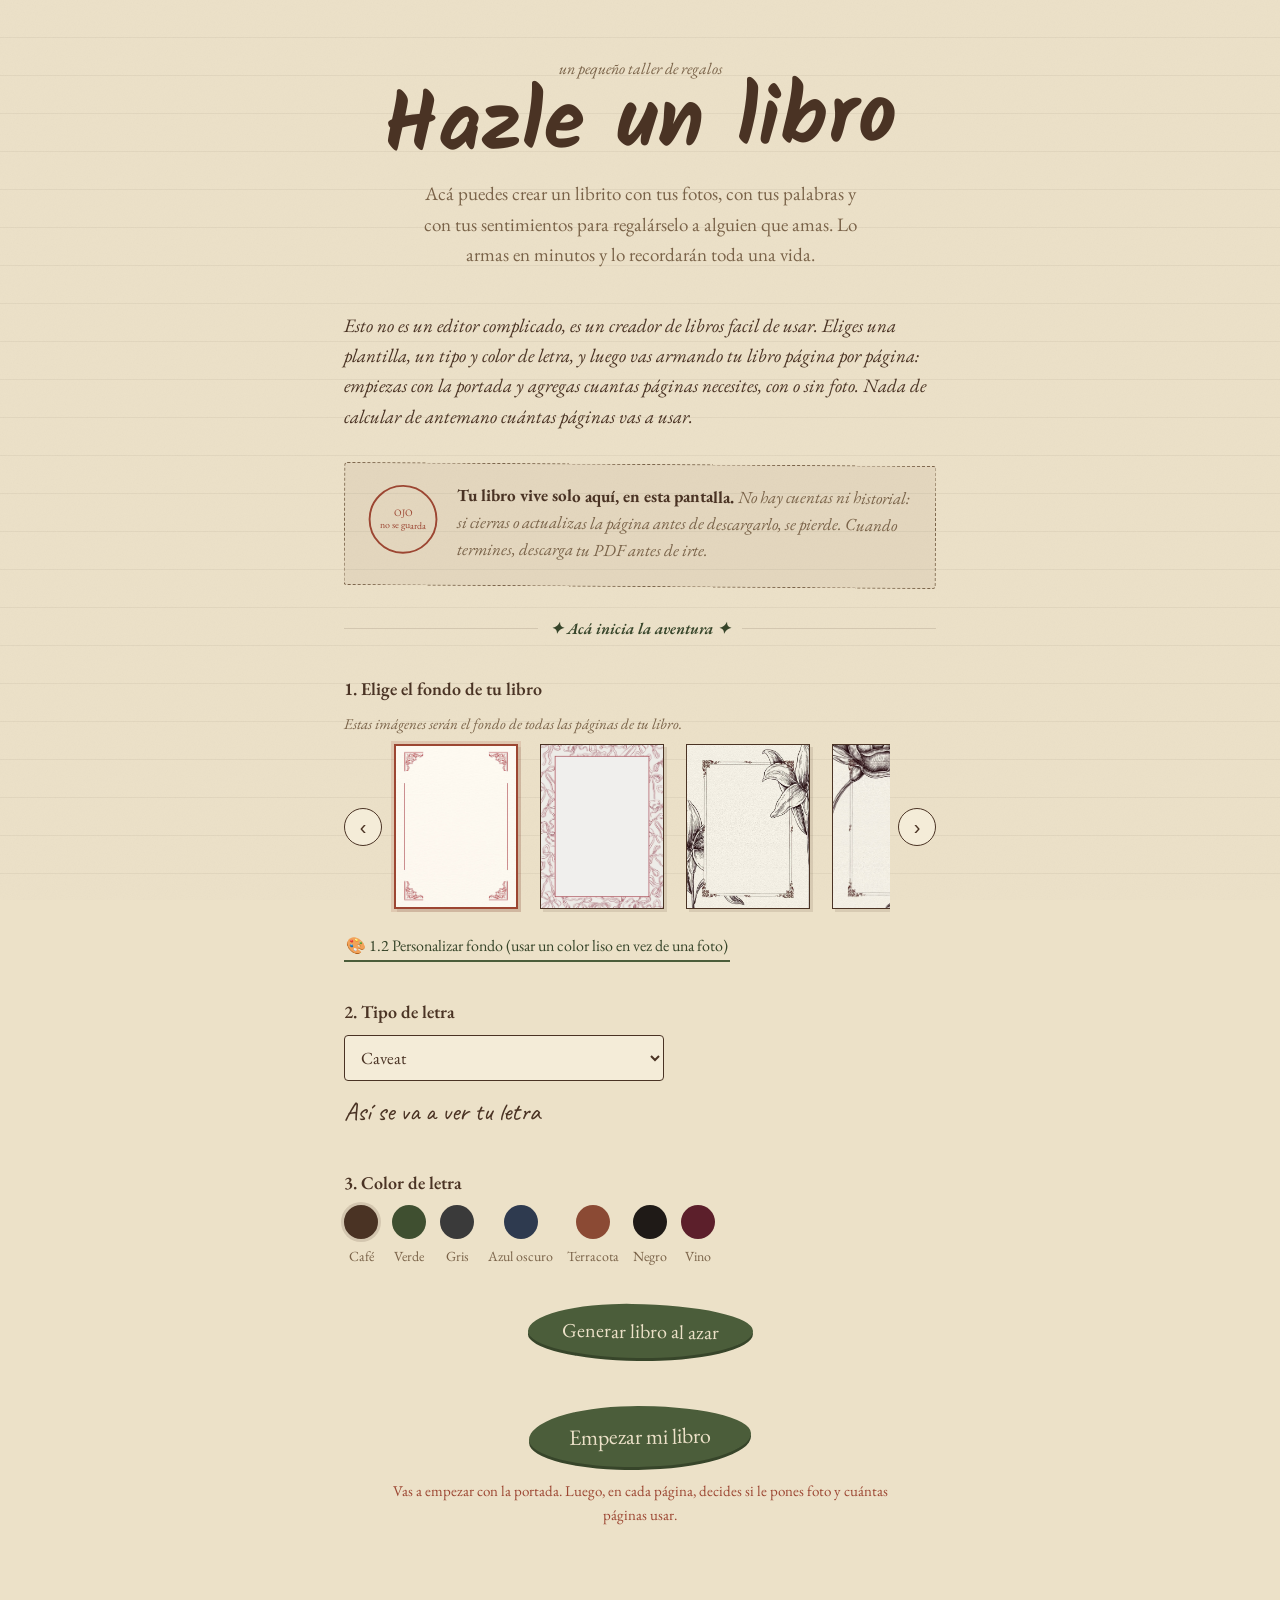
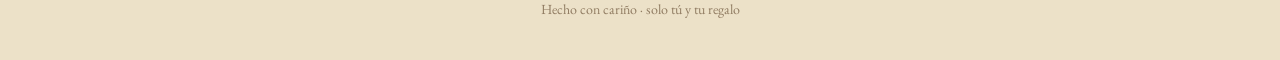
==== index.html @ a8caa87f "Add files via upload" ====
<!DOCTYPE html>
<html lang="es">

<head>

    <meta charset="UTF-8">

    <meta name="viewport" content="width=device-width, initial-scale=1.0">

    <title>
        Hazle un libro
    </title>


    <!-- Fuentes -->

    <link rel="preconnect" href="https://fonts.googleapis.com">

    <link rel="preconnect" href="https://fonts.gstatic.com" crossorigin>

    <link
        href="https://fonts.googleapis.com/css2?family=Caveat:wght@600;700&family=EB+Garamond:ital,wght@0,400;0,500;0,600;1,400;1,500&family=Kalam:wght@400;700&family=Sacramento&family=Homemade+Apple&family=Shadows+Into+Light&family=Dancing+Script:wght@600;700&family=Patrick+Hand&family=Amatic+SC:wght@400;700&display=swap"
        rel="stylesheet">


    <link rel="stylesheet" href="style.css">

</head>


<body class="fondo-1">

    <div class="paper-texture" aria-hidden="true"></div>


    <div class="page">


        <!-- =====================================================
         ENCABEZADO
    ====================================================== -->

        <header class="hero">

            <p class="hero__eyebrow">
                un pequeño taller de regalos
            </p>


            <h1 class="hero__title">
                Hazle un libro
            </h1>


            <p class="hero__subtitle">
                Acá puedes crear un librito con tus fotos, con tus palabras y con tus sentimientos
                para regalárselo a alguien que amas.
                Lo armas en minutos y lo recordarán toda una vida.
            </p>

        </header>


        <!-- =====================================================
         EXPLICACIÓN
    ====================================================== -->

        <section class="letter" aria-label="Qué es esto">

            <p>
                Esto no es un editor complicado, es un creador de libros facil de usar.
                Eliges una plantilla, un tipo y color de letra, y luego vas armando tu libro
                página por página: empiezas con la portada y agregas cuantas páginas necesites,
                con o sin foto. Nada de calcular de antemano cuántas páginas vas a usar.
            </p>

        </section>


        <!-- =====================================================
         AVISO
    ====================================================== -->

        <section class="notice" aria-label="Aviso importante">

            <div class="notice__stamp" aria-hidden="true">

                <svg viewBox="0 0 100 100" width="76" height="76">

                    <circle cx="50" cy="50" r="44" fill="none" stroke="var(--rust)" stroke-width="2.5" />

                    <text x="50" y="46" text-anchor="middle" class="notice__stamp-text">
                        OJO
                    </text>

                    <text x="50" y="62" text-anchor="middle"class="notice__stamp-text">
                        no se guarda
                    </text>

                </svg>

            </div>


            <div class="notice__text">

                <p>

                    <strong>
                        Tu libro vive solo aquí, en esta pantalla.
                    </strong>

                    No hay cuentas ni historial: si cierras o actualizas la
                    página antes de descargarlo, se pierde. Cuando termines,
                    descarga tu PDF antes de irte.

                </p>

            </div>

        </section>


        <!-- =====================================================
         MARCADOR DE INICIO
    ====================================================== -->

        <div class="start-marker" aria-hidden="true">
            <span>✦ Acá inicia la aventura ✦</span>
        </div>


        <!-- =====================================================
         CONFIGURACIÓN DEL LIBRO
    ====================================================== -->

        <section class="config" id="config">


            <!-- ===================================================
           FONDO
      ==================================================== -->

            <div class="config__block">

                <label class="field-label">
                    1. Elige el fondo de tu libro
                </label>

                <p class="field-hint">
                    Estas imágenes serán el fondo de todas las páginas de tu libro.
                </p>

                <div class="fondos__carrusel">

                    <button type="button" class="fondos__arrow fondos__arrow--prev" id="fondo-prev"
                        aria-label="Ver fondos anteriores">
                        ‹
                    </button>

                    <div class="fondos__viewport" id="fondos-viewport">
                        <div class="fondos__track" id="fondos-track" role="list" aria-label="Fondos disponibles">

                            <!-- Las 12 imágenes corresponden a img/1.jpeg ... img/12.jpeg -->
                          <!--  <button class="fondo-card" type="button" role="listitem" data-fondo="1" aria-pressed="true">
                                <img class="fondo-card__preview" src="img/1.jpeg" alt="Fondo 1">
                            </button>-->

                            <button class="fondo-card" type="button" role="listitem" data-fondo="2" aria-pressed="false">
                                <img class="fondo-card__preview" src="img/2.jpeg" alt="Fondo 2">
                            </button>

                          <!--  <button class="fondo-card" type="button" role="listitem" data-fondo="3" aria-pressed="false">
                                <img class="fondo-card__preview" src="img/3.jpeg" alt="Fondo 3">
                            </button>-->

                            <button class="fondo-card" type="button" role="listitem" data-fondo="4" aria-pressed="false">
                                <img class="fondo-card__preview" src="img/4.jpeg" alt="Fondo 4">
                            </button>

                            <button class="fondo-card" type="button" role="listitem" data-fondo="5" aria-pressed="false">
                                <img class="fondo-card__preview" src="img/5.jpeg" alt="Fondo 5">
                            </button>

                            <button class="fondo-card" type="button" role="listitem" data-fondo="6" aria-pressed="false">
                                <img class="fondo-card__preview" src="img/6.jpeg" alt="Fondo 6">
                            </button>

                            <button class="fondo-card" type="button" role="listitem" data-fondo="7" aria-pressed="false">
                                <img class="fondo-card__preview" src="img/7.jpeg" alt="Fondo 7">
                            </button>

                            <button class="fondo-card" type="button" role="listitem" data-fondo="8" aria-pressed="false">
                                <img class="fondo-card__preview" src="img/8.jpeg" alt="Fondo 8">
                            </button>

                            <button class="fondo-card" type="button" role="listitem" data-fondo="9" aria-pressed="false">
                                <img class="fondo-card__preview" src="img/9.jpeg" alt="Fondo 9">
                            </button>

                            <button class="fondo-card" type="button" role="listitem" data-fondo="10" aria-pressed="false">
                                <img class="fondo-card__preview" src="img/10.jpeg" alt="Fondo 10">
                            </button>

                            <!-- <button class="fondo-card" type="button" role="listitem" data-fondo="11" aria-pressed="false">
                                <img class="fondo-card__preview" src="img/11.jpeg" alt="Fondo 11">
                            </button>-->

                            <button class="fondo-card" type="button" role="listitem" data-fondo="12" aria-pressed="false">
                                <img class="fondo-card__preview" src="img/12.jpeg" alt="Fondo 12">
                            </button>

                        </div>
                    </div>

                    <button type="button" class="fondos__arrow fondos__arrow--next" id="fondo-next"
                        aria-label="Ver más fondos">
                        ›
                    </button>

                </div>


                <!-- ================================
             1.2 PERSONALIZAR FONDO (color liso)
        ================================= -->

                <button type="button" class="btn btn--ghost fondos__personalizar" id="btn-personalizar-fondo"
                    aria-expanded="false" aria-controls="fondo-color-panel">
                    🎨 1.2 Personalizar fondo (usar un color liso en vez de una foto)
                </button>


                <div class="fondo-color-panel" id="fondo-color-panel" hidden>

                    <p class="field-hint">
                        Elige un color claro. Tu libro se verá como una hoja de cuaderno,
                        con líneas, en ese tono.
                    </p>

                    <div class="colores__row" id="fondo-color-row" role="radiogroup"
                        aria-label="Color de fondo personalizado">

                        <label class="color-swatch">
                            <input type="radio" name="fondo-color" value="#f3ead9">
                            <span class="color-swatch__dot" style="background:#f3ead9;border-color:#d8c9ad"></span>
                            <span class="color-swatch__label">Crema</span>
                        </label>

                        <label class="color-swatch">
                            <input type="radio" name="fondo-color" value="#efe9df">
                            <span class="color-swatch__dot" style="background:#efe9df;border-color:#d5cdbd"></span>
                            <span class="color-swatch__label">Papel</span>
                        </label>

                        <label class="color-swatch">
                            <input type="radio" name="fondo-color" value="#e6ecef">
                            <span class="color-swatch__dot" style="background:#e6ecef;border-color:#c7d3d8"></span>
                            <span class="color-swatch__label">Celeste</span>
                        </label>

                        <label class="color-swatch">
                            <input type="radio" name="fondo-color" value="#e8ecdf">
                            <span class="color-swatch__dot" style="background:#e8ecdf;border-color:#cdd6b9"></span>
                            <span class="color-swatch__label">Salvia</span>
                        </label>

                        <label class="color-swatch">
                            <input type="radio" name="fondo-color" value="#f3e3e1">
                            <span class="color-swatch__dot" style="background:#f3e3e1;border-color:#e0c4c0"></span>
                            <span class="color-swatch__label">Rosa palo</span>
                        </label>

                        <label class="color-swatch">
                            <input type="radio" name="fondo-color" value="#eae8e4">
                            <span class="color-swatch__dot" style="background:#eae8e4;border-color:#d1cdc4"></span>
                            <span class="color-swatch__label">Gris perla</span>
                        </label>

                    </div>

                </div>

            </div>

            <!-- ===================================================
           TIPOGRAFÍA
      ==================================================== -->

            <div class="config__block">

                <label class="field-label" for="select-tipografia">
                    2. Tipo de letra
                </label>


                <select id="select-tipografia" class="select">

                    <option value="Caveat" selected>
                        Caveat
                    </option>

                    <option value="Kalam">
                        Kalam
                    </option>

                    <option value="Sacramento">
                        Sacramento
                    </option>

                    <option value="Homemade Apple">
                        Homemade Apple
                    </option>

                    <option value="Shadows Into Light">
                        Shadows Into Light
                    </option>

                    <option value="Dancing Script">
                        Dancing Script
                    </option>

                    <option value="Patrick Hand">
                        Patrick Hand
                    </option>

                    <option value="Amatic SC">
                        Amatic SC
                    </option>

                </select>


                <p class="field-preview" id="preview-tipografia">
                    Así se va a ver tu letra
                </p>

            </div>


            <!-- ===================================================
           COLOR DE LETRA
      ==================================================== -->

            <div class="config__block">

                <span class="field-label">
                    3. Color de letra
                </span>


                <div class="colores__row" role="radiogroup" aria-label="Color de letra">

                   <!-- <label class="color-swatch">

                        <input type="radio" name="color-letra" value="#d2c7bf">

                        <span class="color-swatch__dot" style="background:#d2c7bf"></span>

                        <span class="color-swatch__label">
                            Beige
                        </span>

                    </label>-->


                    <label class="color-swatch">

                        <input type="radio" name="color-letra" value="#4A3324" checked>

                        <span class="color-swatch__dot" style="background:#4A3324"></span>

                        <span class="color-swatch__label">
                            Café
                        </span>

                    </label>


                    <label class="color-swatch">

                        <input type="radio" name="color-letra" value="#3F4F30">

                        <span class="color-swatch__dot" style="background:#3F4F30"></span>

                        <span class="color-swatch__label">
                            Verde
                        </span>

                    </label>


                    <label class="color-swatch">

                        <input type="radio" name="color-letra" value="#3A3A3A">

                        <span class="color-swatch__dot" style="background:#3A3A3A"></span>

                        <span class="color-swatch__label">
                            Gris
                        </span>

                    </label>


                    <label class="color-swatch">

                        <input type="radio" name="color-letra" value="#2E3A4F">

                        <span class="color-swatch__dot" style="background:#2E3A4F"></span>

                        <span class="color-swatch__label">
                            Azul oscuro
                        </span>

                    </label>


                    <label class="color-swatch">

                        <input type="radio" name="color-letra" value="#8B4A34">

                        <span class="color-swatch__dot" style="background:#8B4A34"></span>

                        <span class="color-swatch__label">
                            Terracota
                        </span>

                    </label>


                    <label class="color-swatch">

                        <input type="radio" name="color-letra" value="#1f1a17">

                        <span class="color-swatch__dot" style="background:#1f1a17"></span>

                        <span class="color-swatch__label">
                            Negro
                        </span>

                    </label>


                    <label class="color-swatch">

                        <input type="radio" name="color-letra" value="#5c1f2b">

                        <span class="color-swatch__dot" style="background:#5c1f2b"></span>

                        <span class="color-swatch__label">
                            Vino
                        </span>

                    </label>


                </div>

            </div>


        </section>


        <!-- =====================================================
         CTA
    ====================================================== -->

        <section class="cta">


            <button type="button" class="btn btn--random" id="btn-random">
                Generar libro al azar
            </button>


            <p class="random-leyenda" id="random-leyenda" aria-live="polite"></p>


            <button type="button" class="btn btn--seal" id="btn-generar">
                Empezar mi libro
            </button>


            <p class="cta__hint" id="cta-hint" aria-live="polite">
                Vas a empezar con la portada. Luego, en cada página, decides si le pones foto y cuántas páginas usar.
            </p>


        </section>


        <!-- =====================================================
         FOOTER
    ====================================================== -->

        <footer class="footer">

            <p>
                Hecho con cariño · solo tú y tu regalo
            </p>

        </footer>


    </div>


    <script src="script.js"></script>

</body>

</html>
---- style.css ----
/* =========================================================
   GENERADOR DE LIBROS — ESTILOS
   ========================================================= */
:root {
    --ink: #4a3324;
    --ink-soft: #7a6349;
    --moss: #4b5d3a;
    --moss-dark: #37452a;
    --rust: #9c4632;

    --font-title: "Kalam", cursive;
    --font-formal: "EB Garamond", serif;
    --font-body: var(--font-formal);
    --font-ui: var(--font-formal);

    --content-width: 640px;
}


/* =========================================================
   FONDOS
   ========================================================= */

.fondo-1 {
    --paper: #ece1c8;
    --paper-line: rgba(74, 51, 36, 0.14);
}

.fondo-2 {
    --paper: #d8b98d;
    --paper-line: rgba(74, 51, 36, 0.20);
}

.fondo-3 {
    --paper: #e3ddd2;
    --paper-line: rgba(60, 55, 48, 0.14);
}

.fondo-4 {
    --paper: #e4e8d9;
    --paper-line: rgba(59, 68, 42, 0.14);
}

.fondo-5 {
    --paper: #f0dcd9;
    --paper-line: rgba(120, 70, 65, 0.14);
}


* {
    box-sizing: border-box;
}

html {
    -webkit-tap-highlight-color: transparent;
}


body {
    margin: 0;
    background: var(--paper);
    color: var(--ink);
    font-family: var(--font-body);
    font-size: 19px;
    line-height: 1.6;
    -webkit-font-smoothing: antialiased;
}


.paper-texture {
    position: fixed;
    inset: 0;
    z-index: 0;
    pointer-events: none;

    background-image:
        repeating-linear-gradient(to bottom,
            transparent,
            transparent 37px,
            var(--paper-line) 38px);

    opacity: 0.9;
}


.paper-texture::after {
    content: "";

    position: absolute;
    inset: 0;

    background-image: url("data:image/svg+xml;utf8,<svg xmlns='http://www.w3.org/2000/svg' width='120' height='120'><filter id='n'><feTurbulence type='fractalNoise' baseFrequency='0.9' numOctaves='2' stitchTiles='stitch'/><feColorMatrix type='saturate' values='0'/></filter><rect width='100%' height='100%' filter='url(%23n)' opacity='0.045'/></svg>");

    mix-blend-mode: multiply;
}


.page {
    position: relative;
    z-index: 1;

    max-width: var(--content-width);

    margin: 0 auto;

    padding: 56px 24px 40px;
}


/* =========================================================
   ENCABEZADO
   ========================================================= */

.hero {
    text-align: center;
    margin-bottom: 40px;
}


.hero__eyebrow {
    font-family: var(--font-ui);
    font-style: italic;
    font-size: 16px;

    color: var(--ink-soft);

    margin: 0 0 4px;
}


.hero__title {
    font-family: var(--font-title);

    font-weight: 700;

    font-size: clamp(52px,
            14vw,
            84px);

    line-height: 0.95;

    margin: 0 0 14px;

    transform: rotate(-1.2deg);
}


.hero__subtitle {
    max-width: 440px;

    margin: 0 auto 22px;

    font-size: 19px;

    color: var(--ink-soft);

    font-family: var(--font-body);
}


.letter {
    margin-bottom: 32px;
}


.letter p {
    margin: 0;

    font-size: 19px;

    font-style: italic;
}


/* =========================================================
   BOTONES
   ========================================================= */

.btn {
    font-family: var(--font-ui);
    font-size: 18px;

    border: none;

    cursor: pointer;

    display: inline-block;

    text-decoration: none;
}


.btn--ghost {
    color: var(--moss-dark);

    background: transparent;

    border-bottom: 2px solid var(--moss);

    padding: 2px 2px 4px;

    transition: opacity 0.15s ease;
}


.btn--ghost:hover {
    opacity: 0.7;
}


.btn--ghost:disabled {
    opacity: 0.35;
    cursor: not-allowed;
}


.btn--random {
    position: relative;

    background: var(--moss);

    color: var(--paper);

    font-size: 20px;

    padding: 14px 34px;

    border-radius:
        46% 54% 51% 49% / 53% 47% 53% 47%;

    box-shadow:
        0 3px 0 var(--moss-dark);

    transform: rotate(0.8deg);

    transition:
        transform 0.12s ease,
        box-shadow 0.12s ease;
}


.btn--random:hover {
    transform:
        rotate(0.8deg) translateY(-2px);

    box-shadow:
        0 5px 0 var(--moss-dark);
}


.btn--random:active {
    transform:
        rotate(0.8deg) translateY(1px);

    box-shadow:
        0 2px 0 var(--moss-dark);
}


.btn--random:disabled {
    opacity: 0.5;
    cursor: not-allowed;
}


.btn--seal {
    position: relative;

    background: var(--moss);

    color: var(--paper);

    font-size: 22px;

    padding: 16px 40px;

    border-radius:
        46% 54% 51% 49% / 53% 47% 53% 47%;

    box-shadow:
        0 3px 0 var(--moss-dark);

    transform: rotate(-0.8deg);

    transition:
        transform 0.12s ease,
        box-shadow 0.12s ease;
}


.btn--seal:hover {
    transform:
        rotate(-0.8deg) translateY(-2px);

    box-shadow:
        0 5px 0 var(--moss-dark);
}


.btn--seal:active {
    transform:
        rotate(-0.8deg) translateY(1px);

    box-shadow:
        0 2px 0 var(--moss-dark);
}


.btn--back {
    display: inline-block;

    background: transparent;

    border: none;

    cursor: pointer;

    padding: 2px 2px 4px;

    font-family: var(--font-ui);

    font-size: 16px;

    color: var(--ink-soft);

    text-decoration: none;

    border-bottom:
        1px dashed var(--ink-soft);

    transition: opacity 0.15s ease;
}


.btn--back:hover {
    opacity: 0.7;
}


/* =========================================================
   AVISO
   ========================================================= */

.notice {
    display: flex;

    gap: 16px;

    align-items: flex-start;

    background:
        rgba(74, 51, 36, 0.05);

    border:
        1.5px dashed var(--ink-soft);

    border-radius: 3px;

    padding: 18px 20px;

    margin-bottom: 28px;

    transform: rotate(0.4deg);
}


.notice__stamp-text {
    font-family: var(--font-ui);

    fill: var(--rust);

    font-size: 13px;
}


.notice__stamp-text--small {
    font-size: 8.5px;
}


.notice__text p {
    margin: 0;

    font-size: 17px;

    color: var(--ink-soft);

    font-style: italic;
}


.notice__text strong {
    color: var(--ink);

    font-style: normal;
}


/* =========================================================
   INICIA ACÁ
   ========================================================= */

.start-marker {
    display: flex;

    align-items: center;

    gap: 12px;

    margin:
        0 0 34px;

    color: var(--moss-dark);

    font-family: var(--font-ui);

    font-size: 16px;

    font-style: italic;

    font-weight: 600;
}


.start-marker::before,
.start-marker::after {
    content: "";

    height: 1px;

    flex: 1;

    background:
        var(--paper-line);
}


/* =========================================================
   BLOQUES DE CONFIGURACIÓN
   ========================================================= */

.config__block {
    margin-bottom: 36px;
}


.section-title {
    font-family: var(--font-ui);

    font-size: 23px;

    font-weight: 600;

    line-height: 1.25;

    margin: 0 0 4px;
}


.section-hint {
    font-family: var(--font-ui);

    font-style: italic;

    color: var(--ink-soft);

    font-size: 16px;

    margin: 0 0 18px;
}


.field-label {
    display: block;

    font-family: var(--font-ui);

    font-weight: 600;

    font-size: 18px;

    margin-bottom: 8px;
}


.field-hint {
    font-family: var(--font-ui);

    font-style: italic;

    font-size: 15px;

    color: var(--ink-soft);

    margin: 6px 0 0;
}


.field-error {
    font-family: var(--font-ui);

    font-size: 15px;

    color: var(--rust);

    margin: 6px 0 0;

    min-height: 18px;
}


.field-preview {
    font-family:
        var(--book-font, var(--font-title));

    font-size: 26px;

    color: var(--ink);

    margin: 10px 0 0;

    transition:
        color 0.15s ease,
        font-family 0.15s ease;
}


.select {
    font-family: var(--font-ui);

    font-size: 17px;

    color: var(--ink);

    background: #f4ecd8;

    border:
        1.5px solid var(--ink);

    border-radius: 4px;

    padding: 10px 12px;

    width: 100%;

    max-width: 320px;
}


input[type="file"] {
    font-family: var(--font-ui);

    font-size: 15px;
}


/* =========================================================
   FONDOS — CARRUSEL
   ========================================================= */

.fondos__carrusel {
    display: flex;

    align-items: center;

    gap: 8px;
}


.fondos__arrow {
    flex: 0 0 auto;

    width: 38px;

    height: 38px;

    border-radius: 50%;

    border:
        1.5px solid var(--ink);

    background: #f4ecd8;

    color: var(--ink);

    font-size: 20px;

    line-height: 1;

    cursor: pointer;

    display: flex;

    align-items: center;

    justify-content: center;
}


.fondos__arrow:hover {
    background: var(--moss);

    color: var(--paper);

    border-color: var(--moss-dark);
}


.fondos__viewport {
    flex: 1;

    overflow-x: auto;

    scroll-snap-type: x mandatory;

    scrollbar-width: none;

    scroll-behavior: smooth;
}


.fondos__viewport::-webkit-scrollbar {
    display: none;
}


.fondos__track {
    display: flex;

    gap: 14px;

    padding: 4px 2px;
}


.fondo-card {
    flex: 0 0 auto;

    scroll-snap-align: start;

    font-family: var(--font-ui);

    background: transparent;

    border: none;

    cursor: pointer;

    display: flex;

    flex-direction: column;

    align-items: center;

    gap: 8px;

    padding: 4px;

    width: 132px;
}


.fondo-card__preview {
    width: 100%;

    aspect-ratio: 3 / 4;

    object-fit: cover;

    display: block;

    border:
        1.5px solid var(--ink);

    background: var(--paper);

    position: relative;

    box-shadow:
        3px 3px 0 rgba(74, 51, 36, 0.12);
}


.fondo-card__label {
    font-size: 14px;

    color: var(--ink-soft);

    text-align: center;
}


.fondo-card[aria-pressed="true"] .fondo-card__preview {

    border-width: 2.5px;

    border-color: var(--rust);

    box-shadow:
        0 0 0 3px rgba(156, 70, 50, 0.15),
        3px 3px 0 rgba(74, 51, 36, 0.12);
}


.fondo-card[aria-pressed="true"] .fondo-card__label {

    color: var(--ink);

    font-weight: 600;
}


/* =========================================================
   PERSONALIZAR FONDO (color liso)
   ========================================================= */

.fondos__personalizar {
    display: block;

    margin-top: 16px;

    font-size: 16px;
}


.fondo-color-panel {
    margin-top: 16px;

    padding: 16px;

    background:
        rgba(74, 51, 36, 0.05);

    border:
        1.5px dashed var(--ink-soft);

    border-radius: 4px;
}


/* =========================================================
   COLOR DE LETRA / FONDO
   ========================================================= */

.colores__row {
    display: flex;

    flex-wrap: wrap;

    gap: 14px;
}


.color-swatch {
    display: flex;

    flex-direction: column;

    align-items: center;

    gap: 6px;

    cursor: pointer;

    font-family: var(--font-ui);

    font-size: 14px;

    color: var(--ink-soft);
}


.color-swatch input {
    position: absolute;

    opacity: 0;

    width: 1px;

    height: 1px;
}


.color-swatch__dot {
    width: 34px;

    height: 34px;

    border-radius: 50%;

    border:
        2px solid transparent;

    display: block;
}


.color-swatch input:checked+.color-swatch__dot {

    border-color: var(--ink);

    box-shadow:
        0 0 0 3px rgba(74, 51, 36, 0.15);
}


.color-swatch input:focus-visible+.color-swatch__dot {

    outline:
        2px solid var(--rust);

    outline-offset: 2px;
}


/* =========================================================
   CTA
   ========================================================= */

.cta {
    text-align: center;

    margin-bottom: 56px;

    display: flex;

    flex-direction: column;

    align-items: center;
}


.random-leyenda {
    font-family: var(--font-ui);

    font-style: italic;

    font-size: 15px;

    color: var(--rust);

    min-height: 20px;

    margin: 10px auto 18px;

    max-width: 420px;

    padding: 0;

    border-radius: 3px;
}


.random-leyenda:not(:empty) {
    background:
        rgba(156, 70, 50, 0.08);

    border:
        1px dashed var(--rust);

    padding: 8px 14px;
}


.random-leyenda.destacar {
    animation:
        destacar-anim 1s ease;
}


@keyframes destacar-anim {

    0% {
        background:
            rgba(156, 70, 50, 0.28);
    }

    100% {
        background:
            rgba(156, 70, 50, 0.08);
    }
}


.cta__hint {
    font-family: var(--font-ui);

    font-size: 15px;

    color: var(--rust);

    min-height: 20px;

    margin-top: 12px;

    max-width: 500px;
}


.footer {
    text-align: center;

    font-family: var(--font-ui);

    font-size: 14px;

    color: var(--ink-soft);

    opacity: 0.8;
}


.footer p {
    margin: 0;
}


/* =========================================================
   PÁGINA 2 — LIBRO / EDITOR
   ========================================================= */

.page--empty {
    text-align: center;

    padding-top: 120px;
}


.empty-msg {
    font-family: var(--font-ui);

    font-size: 18px;

    margin-bottom: 18px;
}


.editor__top {
    display: flex;

    justify-content: space-between;

    align-items: center;

    margin-bottom: 18px;
}


.editor__top-right {
    display: flex;

    align-items: center;

    gap: 12px;
}


.editor__pagenum {
    font-family: var(--font-ui);

    font-size: 15px;

    color: var(--ink-soft);

    margin: 0;
}


/* =========================================================
   IDEAS DE FRASES — BOTÓN, TOOLTIP Y POPOVER
   ========================================================= */

.frases-trigger {
    position: relative;
}


.btn-icon {
    display: flex;

    align-items: center;

    justify-content: center;

    width: 38px;

    height: 38px;

    border-radius: 50%;

    border:
        1.5px solid var(--ink);

    background: #f4ecd8;

    color: var(--ink);

    cursor: pointer;

    padding: 0;

    transition:
        background 0.15s ease,
        color 0.15s ease,
        border-color 0.15s ease;
}


.btn-icon:hover,
.btn-icon[aria-expanded="true"] {

    background: var(--moss);

    color: var(--paper);

    border-color: var(--moss-dark);
}


/* Tooltip manual con data-tooltip, para no depender de "title" */

[data-tooltip] {
    position: relative;
}


[data-tooltip]::after {
    content: attr(data-tooltip);

    position: absolute;

    bottom: calc(100% + 8px);

    left: 50%;

    transform:
        translateX(-50%) translateY(4px);

    background: var(--ink);

    color: var(--paper);

    font-family: var(--font-ui);

    font-size: 13px;

    white-space: nowrap;

    padding: 5px 10px;

    border-radius: 4px;

    opacity: 0;

    pointer-events: none;

    transition:
        opacity 0.15s ease,
        transform 0.15s ease;

    z-index: 5;
}


[data-tooltip]:hover::after,
[data-tooltip]:focus-visible::after {

    opacity: 1;

    transform:
        translateX(-50%) translateY(0);
}


.frases-popover {
    position: absolute;

    top: calc(100% + 12px);

    right: 0;

    width: min(340px, 88vw);

    max-height: 420px;

    overflow-y: auto;

    background: var(--paper);

    border:
        1.5px solid var(--ink);

    border-radius: 6px;

    box-shadow:
        5px 6px 0 rgba(74, 51, 36, 0.16);

    padding: 16px;

    z-index: 10;
}


.frases-popover__header {
    display: flex;

    align-items: center;

    justify-content: space-between;

    margin-bottom: 4px;
}


.frases-popover__title {
    font-family: var(--font-ui);

    font-weight: 600;

    font-size: 17px;

    margin: 0;

    color: var(--ink);
}


.frases-popover__close {
    background: transparent;

    border: none;

    color: var(--ink-soft);

    font-size: 22px;

    line-height: 1;

    cursor: pointer;

    padding: 2px 4px;
}


.frases-popover__close:hover {
    color: var(--rust);
}


.frases-popover__hint {
    font-family: var(--font-ui);

    font-style: italic;

    font-size: 13px;

    color: var(--ink-soft);

    margin: 0 0 12px;
}


.frases-popover__list {
    list-style: none;

    margin: 0;

    padding: 0;

    display: flex;

    flex-direction: column;

    gap: 10px;
}


.frase-item {
    display: flex;

    align-items: flex-start;

    gap: 10px;

    padding: 10px 12px;

    background:
        rgba(74, 51, 36, 0.04);

    border:
        1px dashed var(--paper-line);

    border-radius: 4px;
}


.frase-item__texto {
    flex: 1;

    margin: 0;

    font-family: var(--font-body);

    font-style: italic;

    font-size: 15px;

    line-height: 1.4;

    color: var(--ink);
}


.frase-item__autor {
    display: block;

    margin-top: 4px;

    font-family: var(--font-ui);

    font-style: normal;

    font-size: 12.5px;

    color: var(--ink-soft);
}


.frase-item__copiar {
    flex: 0 0 auto;

    display: flex;

    align-items: center;

    justify-content: center;

    width: 30px;

    height: 30px;

    border-radius: 50%;

    border:
        1.5px solid var(--ink);

    background: #f4ecd8;

    color: var(--ink);

    cursor: pointer;

    padding: 0;

    margin-top: 2px;

    transition:
        background 0.15s ease,
        color 0.15s ease;
}


.frase-item__copiar:hover {
    background: var(--moss);

    color: var(--paper);

    border-color: var(--moss-dark);
}


/* =========================================================
   TOAST
   ========================================================= */

.toast {
    position: fixed;

    left: 50%;

    bottom: 32px;

    transform:
        translateX(-50%) translateY(10px);

    background: var(--ink);

    color: var(--paper);

    font-family: var(--font-ui);

    font-size: 15px;

    padding: 10px 20px;

    border-radius: 30px;

    box-shadow:
        0 4px 14px rgba(0, 0, 0, 0.2);

    opacity: 0;

    pointer-events: none;

    transition:
        opacity 0.25s ease,
        transform 0.25s ease;

    z-index: 50;
}


.toast.toast--visible {
    opacity: 1;

    transform:
        translateX(-50%) translateY(0);
}


@media (max-width: 600px) {

    .frases-popover {
        right: -8px;

        width: min(300px, 90vw);
    }
}


.editor__sheet {
    background:
        rgba(255, 255, 255, 0.25);

    border:
        1.5px solid var(--ink);

    border-radius: 3px;

    padding: 26px 20px 16px;

    display: flex;

    flex-direction: column;

    box-shadow:
        4px 5px 0 rgba(74, 51, 36, 0.12);
}


/* =========================================================
   PORTADA
   ========================================================= */

.sheet-cover {
    flex: 1;

    display: flex;

    flex-direction: column;

    justify-content: center;

    align-items: center;

    gap: 14px;

    text-align: center;
}


.sheet-cover input {
    font-family:
        var(--book-font, var(--font-title));

    color:
        var(--book-color, var(--ink));

    background: transparent;

    border: none;

    border-bottom:
        1.5px dashed var(--ink-soft);

    text-align: center;

    padding: 6px 4px;

    width: 100%;

    max-width: 92%;
}


.sheet-cover__titulo {
    font-size: 44px;
}


.sheet-cover__subtitulo {
    font-size: 20px;
}


/* =========================================================
   PÁGINA CON FOTO
   ========================================================= */

.sheet-page {
    flex: 1;

    display: flex;

    flex-direction: column;

    align-items: center;
}


.sheet-page__img {
    flex: 0 0 auto;

    width: 32%;

    max-width: 190px;

    aspect-ratio: 19 / 25;

    height: auto;

    border-radius: 50%;

    border:
        3px solid var(--ink);

    box-shadow:
        0 0 0 4px var(--paper),
        0 0 0 7px var(--ink),
        0 6px 14px rgba(74, 51, 36, 0.25);

    overflow: hidden;

    position: relative;

    display: flex;

    align-items: center;

    justify-content: center;

    margin:
        2% 0 3%;

    background:
        rgba(74, 51, 36, 0.04);
}


.sheet-page__img img {
    width: 100%;

    height: 100%;

    object-fit: cover;

    object-position: center;

    display: block;
}


/* =========================================================
   TEXTO DE LA PÁGINA
   ========================================================= */

.sheet-page__textwrap {
    flex: 1;

    width: 100%;

    min-height: 0;

    display: flex;

    flex-direction: column;

    justify-content: center;

    align-items: center;
}


.sheet-page:not(:has(.sheet-page__img)) .sheet-page__textwrap {
    justify-content: center;

    max-width: 65%;
}


.sheet-page__textarea {
    font-family:
        var(--book-font, var(--font-body));

    color:
        var(--book-color, var(--ink));

    font-size: 21px;

    line-height: 1.5;

    background: transparent;

    border: none;

    resize: none;

    width: 100%;

    max-width: 65%;

    min-height: 0;

    height: 100%;

    max-height: 45%;

    overflow-y: auto;

    text-align: center;

    padding: 8px;
}


.sheet-page__textarea:focus {
    outline: none;
}


.sheet-page__counter {
    font-family: var(--font-ui);

    font-size: 13px;

    color: var(--ink-soft);

    text-align: center;

    margin-top: 4px;
}


.sheet-page__counter--limite {
    color: var(--rust);
}


.sheet-page__footer {
    text-align: center;

    font-family: var(--font-ui);

    font-style: italic;

    font-size: 13px;

    color: var(--ink-soft);

    opacity: 0.8;

    margin-top: 14px;

    border-top:
        1px dashed var(--paper-line);

    padding-top: 8px;

    width: 100%;
}


/* =========================================================
   BARRA DE HERRAMIENTAS (imagen por página)
   ========================================================= */

.editor__toolbar {
    display: flex;

    align-items: center;

    justify-content: center;

    gap: 14px;

    margin-top: 16px;

    flex-wrap: wrap;
}


.btn--icon-text {
    display: inline-flex;

    align-items: center;

    gap: 8px;

    font-family: var(--font-ui);

    font-size: 16px;

    color: var(--ink);

    background: #f4ecd8;

    border:
        1.5px solid var(--ink);

    border-radius: 20px;

    padding: 9px 18px;

    cursor: pointer;

    transition:
        background 0.15s ease,
        color 0.15s ease;
}


.btn--icon-text:hover:not(:disabled) {
    background: var(--moss);

    color: var(--paper);

    border-color: var(--moss-dark);
}


.btn--icon-text:disabled {
    opacity: 0.4;

    cursor: not-allowed;
}


.btn--eliminar-imagen {
    font-family: var(--font-ui);

    font-size: 14px;

    color: var(--rust);

    background: transparent;

    border: none;

    border-bottom:
        1px dashed var(--rust);

    cursor: pointer;

    padding: 2px 2px 3px;
}


.btn--eliminar-imagen:hover {
    opacity: 0.7;
}


/* =========================================================
   NAVEGACIÓN
   ========================================================= */

.editor__nav {
    display: flex;

    justify-content: space-between;

    align-items: center;

    gap: 10px;

    margin-top: 18px;
}


.editor__nav-middle {
    display: flex;

    align-items: center;

    gap: 10px;

    flex-wrap: wrap;

    justify-content: center;

    margin-top: 14px;

    padding: 10px;

    background:
        rgba(74, 51, 36, 0.05);

    border:
        1.5px dashed var(--paper-line);

    border-radius: 28px;
}


/* Botones "píldora": misma forma y tamaño para agregar y eliminar página */

.btn--pill {
    flex: 0 0 auto;

    display: inline-flex;

    align-items: center;

    gap: 6px;

    font-family: var(--font-ui);

    font-size: 16px;

    border: none;

    border-radius: 20px;

    padding: 10px 18px;

    cursor: pointer;

    transition:
        transform 0.12s ease,
        box-shadow 0.12s ease,
        background 0.12s ease,
        color 0.12s ease;
}


.btn--add-page {
    color: var(--paper);

    background: var(--rust);

    box-shadow: 0 2px 0 rgba(74, 34, 24, 0.4);
}


.btn--add-page:hover {
    transform: translateY(-2px);

    box-shadow: 0 4px 0 rgba(74, 34, 24, 0.4);
}


.btn--add-page:active {
    transform: translateY(1px);

    box-shadow: 0 1px 0 rgba(74, 34, 24, 0.4);
}


.btn--remove-page {
    color: var(--paper);

    background: var(--ink-soft);

    box-shadow: 0 2px 0 rgba(74, 51, 36, 0.35);
}


.btn--remove-page:hover {
    background: var(--rust);

    transform: translateY(-2px);

    box-shadow: 0 4px 0 rgba(74, 51, 36, 0.35);
}


.btn--remove-page:active {
    transform: translateY(1px);

    box-shadow: 0 1px 0 rgba(74, 51, 36, 0.35);
}


.editor__future {
    text-align: center;

    font-family: var(--font-ui);

    font-style: italic;

    font-size: 14px;

    color: var(--ink-soft);

    margin-top: 26px;

    opacity: 0.85;
}


/* =========================================================
   ACCESIBILIDAD
   ========================================================= */

a:focus-visible,
button:focus-visible,
select:focus-visible,
textarea:focus-visible,
input:focus-visible {

    outline:
        2px solid var(--rust);

    outline-offset: 3px;
}


@media (prefers-reduced-motion: reduce) {

    * {
        transition: none !important;
        animation: none !important;
    }
}


/* =========================================================
   RESPONSIVE
   ========================================================= */

@media (max-width: 600px) {

    .page {
        padding:
            38px 18px 32px;
    }


    .hero {
        margin-bottom: 32px;
    }


    .notice {
        padding: 16px;
    }


    .notice__stamp svg {
        width: 48px;
        height: 48px;
    }


    .btn--random,
    .btn--seal {
        max-width: 100%;
    }


    .editor__sheet {
        padding:
            22px 16px 14px;
    }


    .sheet-cover__titulo {
        font-size: 36px;
    }


    .sheet-page__textarea {
        font-size: 19px;

        max-width: 85%;
    }
}

/* =========================================================
   HOJA — TAMAÑO CARTA (216 x 279 mm) PARA TODAS LAS VISTAS
   ========================================================= */

.editor__sheet,
.book-sheet,
.preview-sheet {
    width: min(100%, 760px);
    height: auto;
    aspect-ratio: var(--sheet-ratio, 216 / 279);
    position: relative;
    overflow: hidden;
    background-repeat: no-repeat;
    background-size: cover;
    background-position: center;
    border: 1.5px solid var(--ink);
    border-radius: 2px;
    box-shadow: 5px 7px 0 rgba(74, 51, 36, 0.14);
    padding: 5.5% 6%;
    margin: 0 auto;
}

.sheet-cover,
.sheet-page {
    width: 100%;
    height: 100%;
    min-height: 0;
    background: rgba(255,255,255,0.03);
}

/* =========================================================
   VISOR DE VISTA PREVIA — SE VE Y SE SIENTE COMO UN LIBRO
   ========================================================= */

.editor__actions {
    display: flex;
    justify-content: center;
    gap: 14px;
    margin-top: 22px;
    flex-wrap: wrap;
}

.btn--preview {
    font-family: var(--font-ui);
    font-size: 18px;
    color: var(--paper);
    background: var(--moss);
    border: 1px solid var(--moss-dark);
    border-radius: 3px;
    padding: 11px 25px;
    cursor: pointer;
    box-shadow: 0 3px 0 var(--moss-dark);
    transition: transform .12s ease, box-shadow .12s ease;
}

.btn--preview:hover {
    transform: translateY(-2px);
    box-shadow: 0 5px 0 var(--moss-dark);
}

.btn--preview:active {
    transform: translateY(1px);
    box-shadow: 0 2px 0 var(--moss-dark);
}

.btn--pdf {
    font-family: var(--font-ui);
    font-size: 18px;
    color: var(--ink);
    background: #f4ecd8;
    border: 1.5px solid var(--ink);
    border-radius: 3px;
    padding: 10px 24px;
    cursor: pointer;
    box-shadow: 0 3px 0 rgba(74, 51, 36, 0.3);
    transition: transform .12s ease, box-shadow .12s ease, background .12s ease, color .12s ease;
}

.btn--pdf:hover:not(:disabled) {
    background: var(--ink);
    color: var(--paper);
    transform: translateY(-2px);
    box-shadow: 0 5px 0 rgba(74, 51, 36, 0.3);
}

.btn--pdf:active:not(:disabled) {
    transform: translateY(1px);
    box-shadow: 0 2px 0 rgba(74, 51, 36, 0.3);
}

.btn--pdf:disabled {
    opacity: 0.55;
    cursor: wait;
}

.preview-screen {
    position: relative;
    z-index: 2;
    width: 100%;
    padding: 36px 18px 60px;
}

.preview-screen__top {
    max-width: 760px;
    margin: 0 auto 28px;
    display: flex;
    justify-content: space-between;
    align-items: center;
    gap: 20px;
}

/* Visor: una sola página visible a la vez, con flechas a los lados */

.book-viewer {
    display: flex;
    align-items: center;
    justify-content: center;
    gap: 12px;
    perspective: 1800px;
    max-width: 800px;
    margin: 0 auto;
}

.book-viewer__stage {
    position: relative;
    width: min(100%, 560px);
    aspect-ratio: 216 / 279;
    flex: 1;
}

.book-viewer__stage .preview-sheet {
    position: absolute;
    inset: 0;
    width: 100%;
    height: 100%;
    margin: 0;
}

.book-viewer__arrow {
    flex: 0 0 auto;
    width: 44px;
    height: 44px;
    border-radius: 50%;
    border: 1.5px solid var(--ink);
    background: #f4ecd8;
    color: var(--ink);
    font-size: 24px;
    line-height: 1;
    cursor: pointer;
    display: flex;
    align-items: center;
    justify-content: center;
}

.book-viewer__arrow:hover:not(:disabled) {
    background: var(--moss);
    color: var(--paper);
    border-color: var(--moss-dark);
}

.book-viewer__arrow:disabled {
    opacity: 0.3;
    cursor: not-allowed;
}

/* Animación de "pasar página": la hoja actual gira y se desvanece,
   la nueva entra desde el lado opuesto. */

.book-page-anim {
    transition: transform .38s ease, opacity .38s ease;
    transform-origin: center;
    backface-visibility: hidden;
}

.book-page-anim.turning-out-next {
    transform: rotateY(-22deg) scale(.94);
    opacity: 0;
}

.book-page-anim.turning-out-prev {
    transform: rotateY(22deg) scale(.94);
    opacity: 0;
}

.book-page-anim.turning-in-from-right {
    transform: rotateY(22deg) scale(.94);
    opacity: 0;
}

.book-page-anim.turning-in-from-left {
    transform: rotateY(-22deg) scale(.94);
    opacity: 0;
}

.preview-cover__titulo {
    font-family: var(--book-font, var(--font-title));
    color: var(--book-color, var(--ink));
    font-size: clamp(34px, 6vw, 60px);
    font-weight: 600;
    text-align: center;
    margin: 0;
}

.preview-cover__subtitulo {
    font-family: var(--book-font, var(--font-body));
    color: var(--book-color, var(--ink));
    font-size: clamp(18px, 3vw, 25px);
    text-align: center;
    margin: 0;
}

.preview-page__text {
    width: 100%;
    max-width: 65%;
    flex: 1;
    display: flex;
    align-items: center;
    justify-content: center;
    text-align: center;
    white-space: pre-wrap;
    overflow-wrap: anywhere;
    font-family: var(--book-font, var(--font-body));
    color: var(--book-color, var(--ink));
    font-size: clamp(18px, 2.8vw, 25px);
    line-height: 1.5;
    margin: 0 auto;
    padding: 0 4%;
}

.preview-screen__bottom {
    display: flex;
    justify-content: center;
    gap: 14px;
    margin-top: 35px;
    flex-wrap: wrap;
}

/* =========================================================
   IMPRESIÓN (respaldo, por si el usuario prefiere Ctrl+P)
   ========================================================= */

@media print {
    @page {
        size: auto;
        margin: 0;
    }

    body {
        background: white !important;
    }

    .paper-texture,
    .editor__top,
    .editor__nav,
    .editor__nav-secondary,
    .editor__toolbar,
    .editor__actions,
    .editor__future,
    .preview-screen__top,
    .preview-screen__bottom,
    .book-viewer__arrow,
    .page--empty {
        display: none !important;
    }

    .preview-screen {
        display: block !important;
        padding: 0 !important;
    }

    .book-viewer {
        display: block !important;
        max-width: none !important;
    }

    .book-viewer__stage {
        width: var(--sheet-width) !important;
        height: var(--sheet-height) !important;
        aspect-ratio: auto !important;
    }

    .book-viewer__stage .preview-sheet {
        position: static !important;
        page-break-after: always;
        break-after: page;
    }
}

@media (max-width: 600px) {
    .fondos__arrow {
        width: 34px;
        height: 34px;
    }

    .fondo-card {
        width: 108px;
    }

    .editor__sheet,
    .book-sheet,
    .preview-sheet {
        width: 100%;
        padding: 6% 6%;
    }

    .sheet-page__img {
        width: 36%;
        max-width: 160px;
    }

    .sheet-page__textarea {
        font-size: 18px;
        max-width: 85%;
    }

    .preview-page__text {
        max-width: 85%;
    }

    .preview-screen__top {
        align-items: flex-start;
    }

    .book-viewer {
        gap: 6px;
    }

    .book-viewer__arrow {
        width: 36px;
        height: 36px;
        font-size: 20px;
    }
}
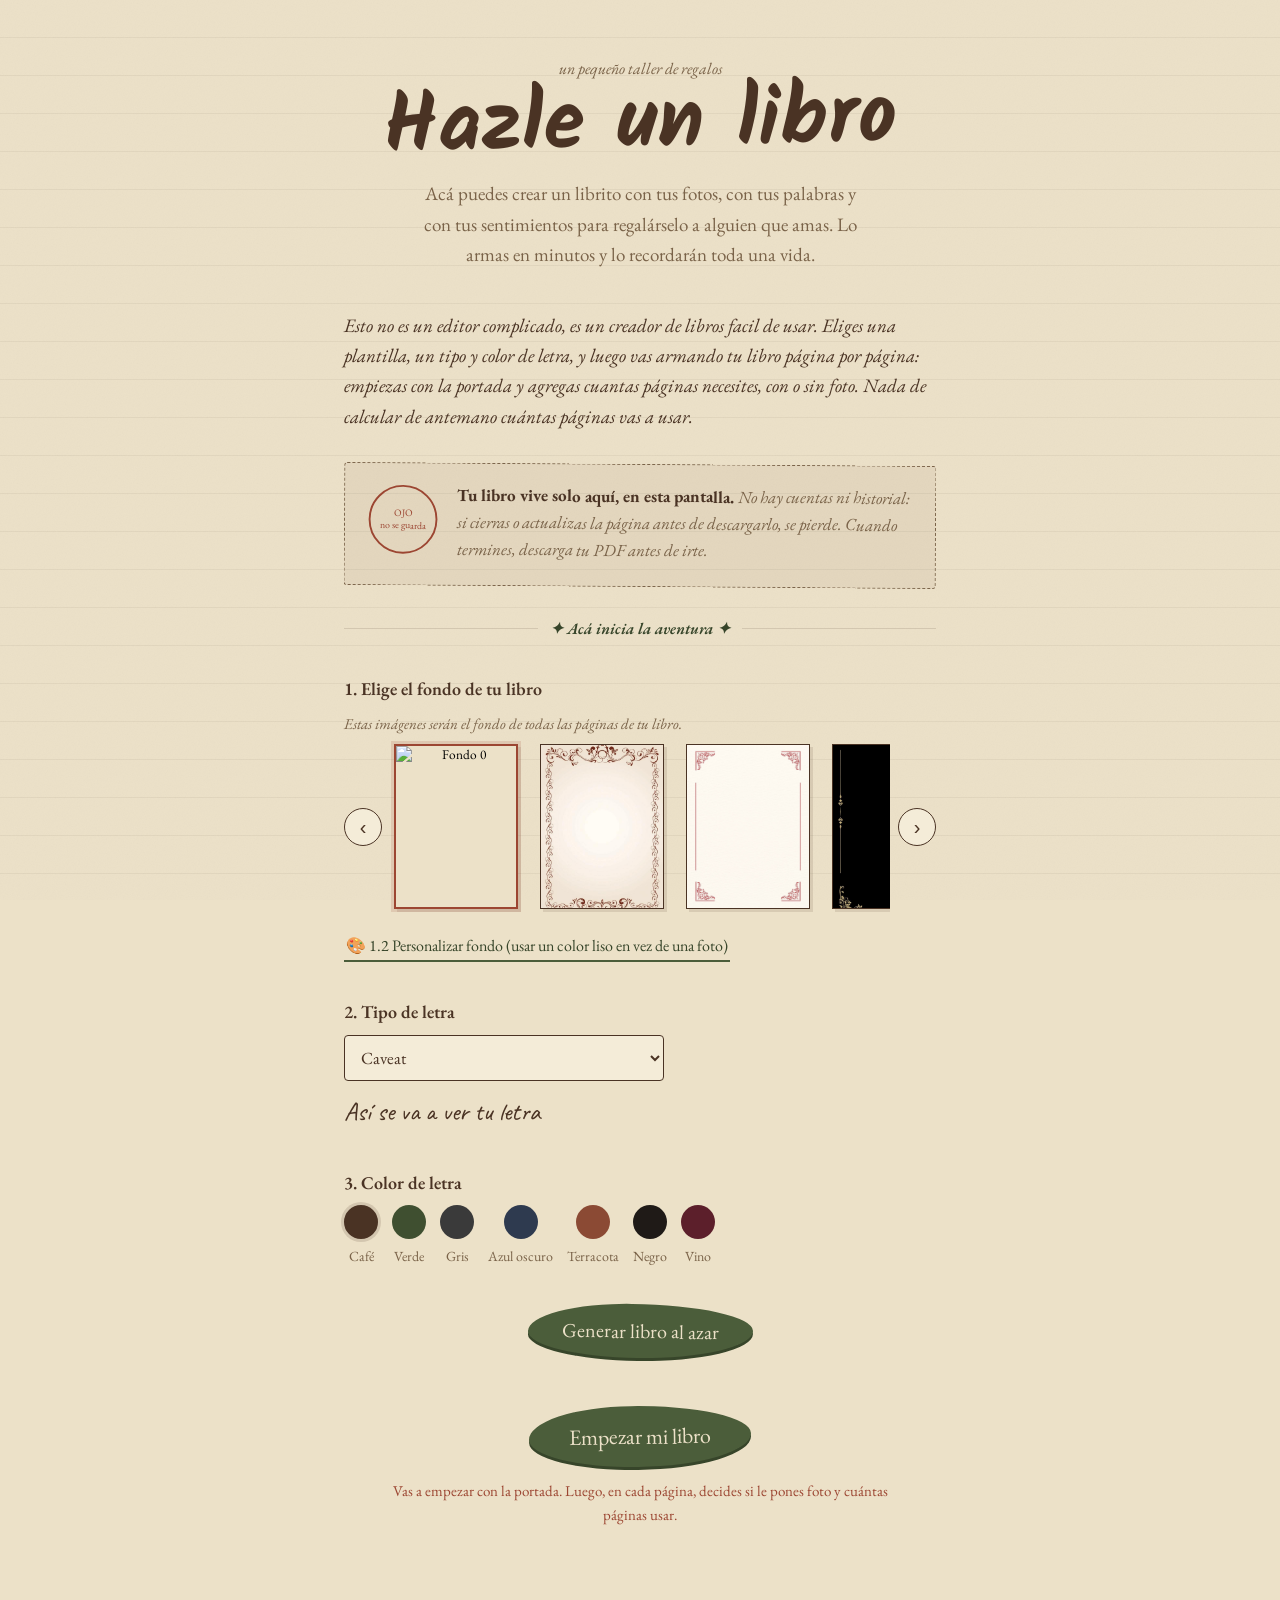
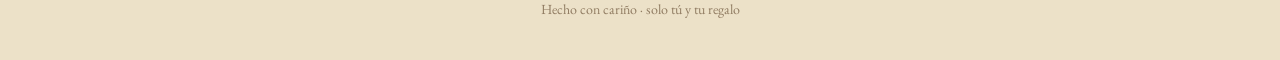
==== commit d37f4cb3: "Update index.html" ====
--- a/index.html
+++ b/index.html
@@ -93,7 +93,7 @@
                         OJO
                     </text>
 
-                    <text x="50" y="62" text-anchor="middle"class="notice__stamp-text">
+                    <text x="50" y="62" text-anchor="middle" class="notice__stamp-text">
                         no se guarda
                     </text>
 
@@ -162,52 +162,78 @@
                         <div class="fondos__track" id="fondos-track" role="list" aria-label="Fondos disponibles">
 
                             <!-- Las 12 imágenes corresponden a img/1.jpeg ... img/12.jpeg -->
-                          <!--  <button class="fondo-card" type="button" role="listitem" data-fondo="1" aria-pressed="true">
+                            <button class="fondo-card" type="button" role="listitem" data-fondo="0" aria-pressed="true">
+                                <img class="fondo-card__preview" src="img/0.jpeg" alt="Fondo 0">
+                            </button>
+
+                            <button class="fondo-card" type="button" role="listitem" data-fondo="1"
+                                aria-pressed="false">
                                 <img class="fondo-card__preview" src="img/1.jpeg" alt="Fondo 1">
-                            </button>-->
-
-                            <button class="fondo-card" type="button" role="listitem" data-fondo="2" aria-pressed="false">
+                            </button>
+
+                            <button class="fondo-card" type="button" role="listitem" data-fondo="2"
+                                aria-pressed="false">
                                 <img class="fondo-card__preview" src="img/2.jpeg" alt="Fondo 2">
                             </button>
 
-                          <!--  <button class="fondo-card" type="button" role="listitem" data-fondo="3" aria-pressed="false">
+                            <button class="fondo-card" type="button" role="listitem" data-fondo="3"
+                                aria-pressed="false">
                                 <img class="fondo-card__preview" src="img/3.jpeg" alt="Fondo 3">
-                            </button>-->
-
-                            <button class="fondo-card" type="button" role="listitem" data-fondo="4" aria-pressed="false">
+                            </button>
+
+                            <button class="fondo-card" type="button" role="listitem" data-fondo="4"
+                                aria-pressed="false">
                                 <img class="fondo-card__preview" src="img/4.jpeg" alt="Fondo 4">
                             </button>
 
-                            <button class="fondo-card" type="button" role="listitem" data-fondo="5" aria-pressed="false">
+                            <button class="fondo-card" type="button" role="listitem" data-fondo="5"
+                                aria-pressed="false">
                                 <img class="fondo-card__preview" src="img/5.jpeg" alt="Fondo 5">
                             </button>
 
-                            <button class="fondo-card" type="button" role="listitem" data-fondo="6" aria-pressed="false">
+                            <button class="fondo-card" type="button" role="listitem" data-fondo="6"
+                                aria-pressed="false">
                                 <img class="fondo-card__preview" src="img/6.jpeg" alt="Fondo 6">
                             </button>
 
-                            <button class="fondo-card" type="button" role="listitem" data-fondo="7" aria-pressed="false">
+                            <button class="fondo-card" type="button" role="listitem" data-fondo="7"
+                                aria-pressed="false">
                                 <img class="fondo-card__preview" src="img/7.jpeg" alt="Fondo 7">
                             </button>
 
-                            <button class="fondo-card" type="button" role="listitem" data-fondo="8" aria-pressed="false">
+                            <button class="fondo-card" type="button" role="listitem" data-fondo="8"
+                                aria-pressed="false">
                                 <img class="fondo-card__preview" src="img/8.jpeg" alt="Fondo 8">
                             </button>
 
-                            <button class="fondo-card" type="button" role="listitem" data-fondo="9" aria-pressed="false">
+                            <button class="fondo-card" type="button" role="listitem" data-fondo="9"
+                                aria-pressed="false">
                                 <img class="fondo-card__preview" src="img/9.jpeg" alt="Fondo 9">
                             </button>
 
-                            <button class="fondo-card" type="button" role="listitem" data-fondo="10" aria-pressed="false">
+                            <button class="fondo-card" type="button" role="listitem" data-fondo="10"
+                                aria-pressed="false">
                                 <img class="fondo-card__preview" src="img/10.jpeg" alt="Fondo 10">
                             </button>
 
-                            <!-- <button class="fondo-card" type="button" role="listitem" data-fondo="11" aria-pressed="false">
+                            <button class="fondo-card" type="button" role="listitem" data-fondo="11"
+                                aria-pressed="false">
                                 <img class="fondo-card__preview" src="img/11.jpeg" alt="Fondo 11">
-                            </button>-->
-
-                            <button class="fondo-card" type="button" role="listitem" data-fondo="12" aria-pressed="false">
+                            </button>
+
+                            <button class="fondo-card" type="button" role="listitem" data-fondo="12"
+                                aria-pressed="false">
                                 <img class="fondo-card__preview" src="img/12.jpeg" alt="Fondo 12">
+                            </button>
+
+                            <button class="fondo-card" type="button" role="listitem" data-fondo="13"
+                                aria-pressed="false">
+                                <img class="fondo-card__preview" src="img/13.jpeg" alt="Fondo 13">
+                            </button>
+
+                            <button class="fondo-card" type="button" role="listitem" data-fondo="14"
+                                aria-pressed="false">
+                                <img class="fondo-card__preview" src="img/14.jpeg" alt="Fondo 14">
                             </button>
 
                         </div>
@@ -351,7 +377,7 @@
 
                 <div class="colores__row" role="radiogroup" aria-label="Color de letra">
 
-                   <!-- <label class="color-swatch">
+                    <!-- <label class="color-swatch">
 
                         <input type="radio" name="color-letra" value="#d2c7bf">
 
@@ -511,4 +537,4 @@
 
 </body>
 
-</html>+</html>
--- a/style.css
+++ b/style.css
@@ -1345,6 +1345,8 @@
 
     box-shadow:
         4px 5px 0 rgba(74, 51, 36, 0.12);
+
+    touch-action: pan-y;
 }
 
 
@@ -1739,7 +1741,8 @@
         transform 0.12s ease,
         box-shadow 0.12s ease,
         background 0.12s ease,
-        color 0.12s ease;
+        color 0.12s ease,
+        opacity 0.12s ease;
 }
 
 
@@ -1788,6 +1791,18 @@
     transform: translateY(1px);
 
     box-shadow: 0 1px 0 rgba(74, 51, 36, 0.35);
+}
+
+
+/* Estado visual para cuando la acción de la píldora no aplica
+   (por ejemplo, "eliminar página" estando en la portada). Se deja
+   clickeable a propósito para poder mostrar un aviso explicativo. */
+.btn--pill-deshabilitado {
+    opacity: 0.45;
+}
+
+.btn--pill-deshabilitado:hover {
+    transform: none;
 }
 
 
@@ -2014,6 +2029,7 @@
     width: min(100%, 560px);
     aspect-ratio: 216 / 279;
     flex: 1;
+    touch-action: pan-y;
 }
 
 .book-viewer__stage .preview-sheet {
@@ -2218,4 +2234,4 @@
         height: 36px;
         font-size: 20px;
     }
-}+}
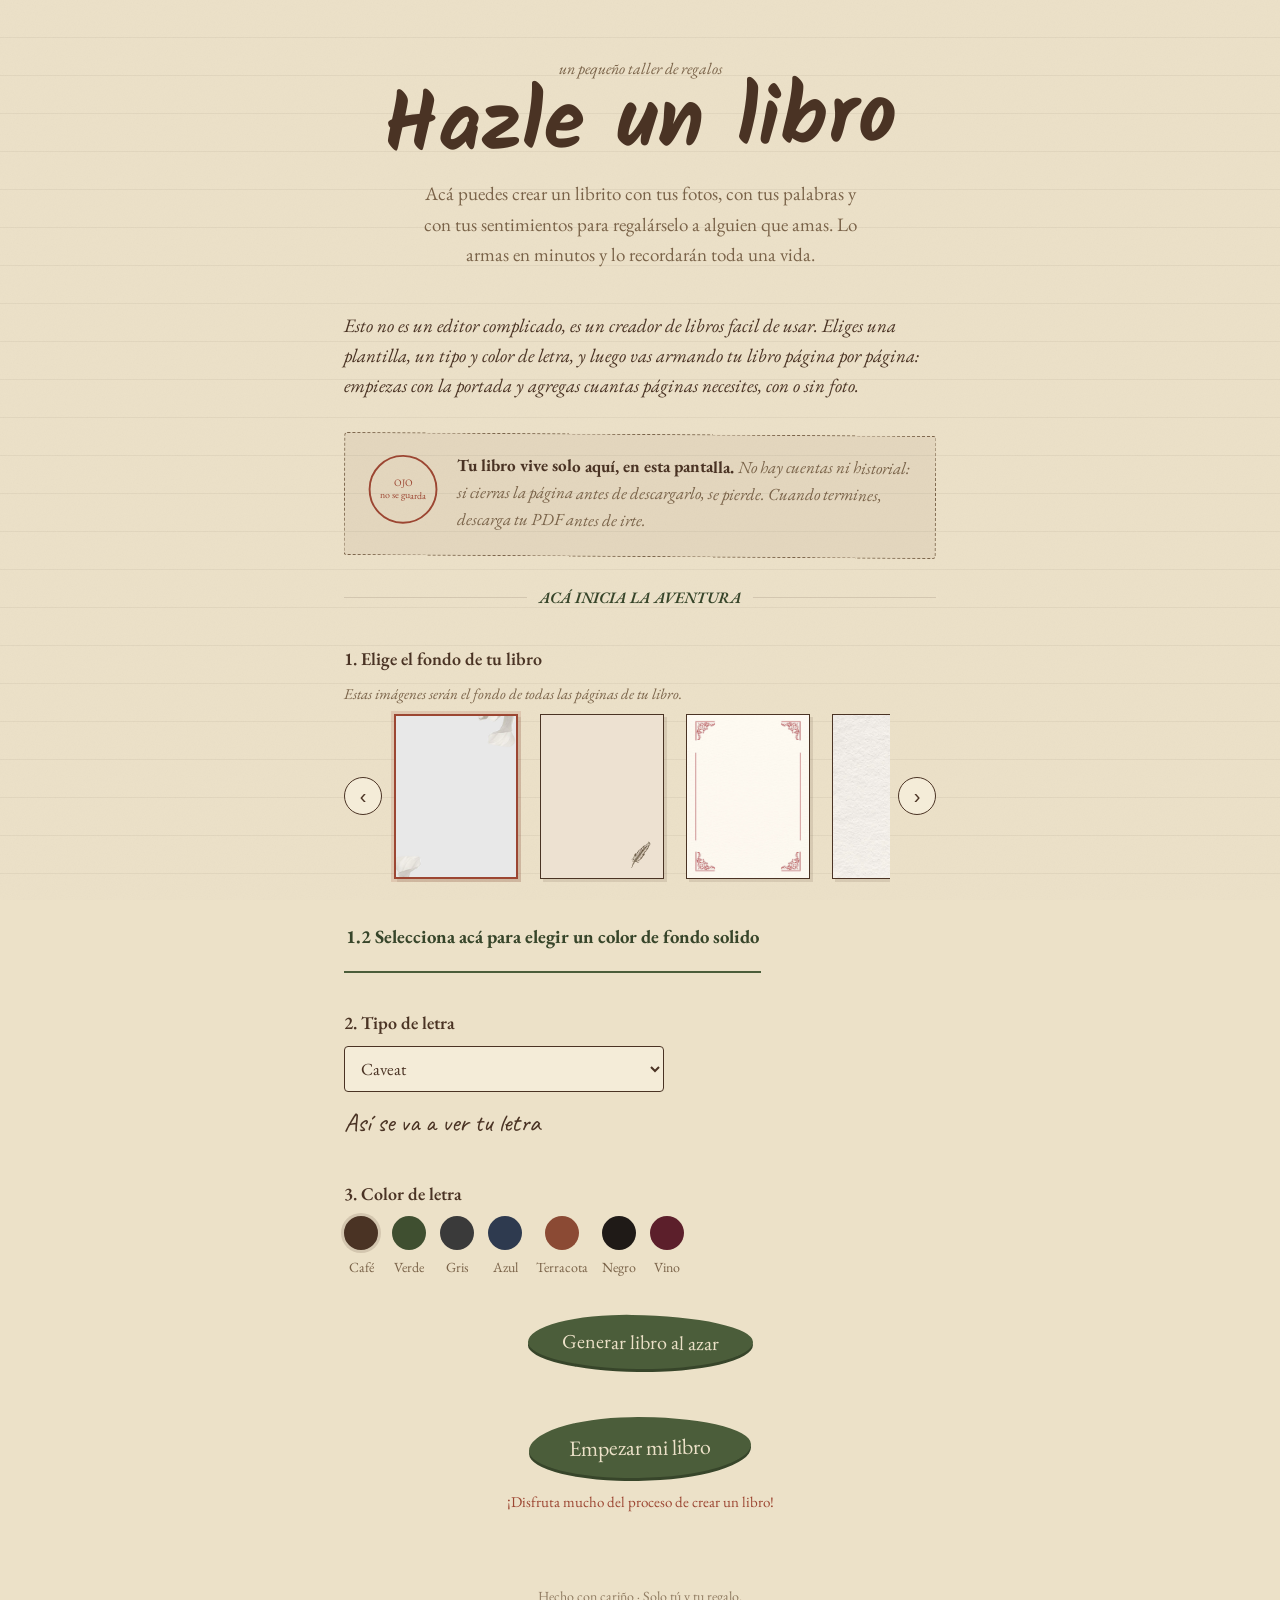
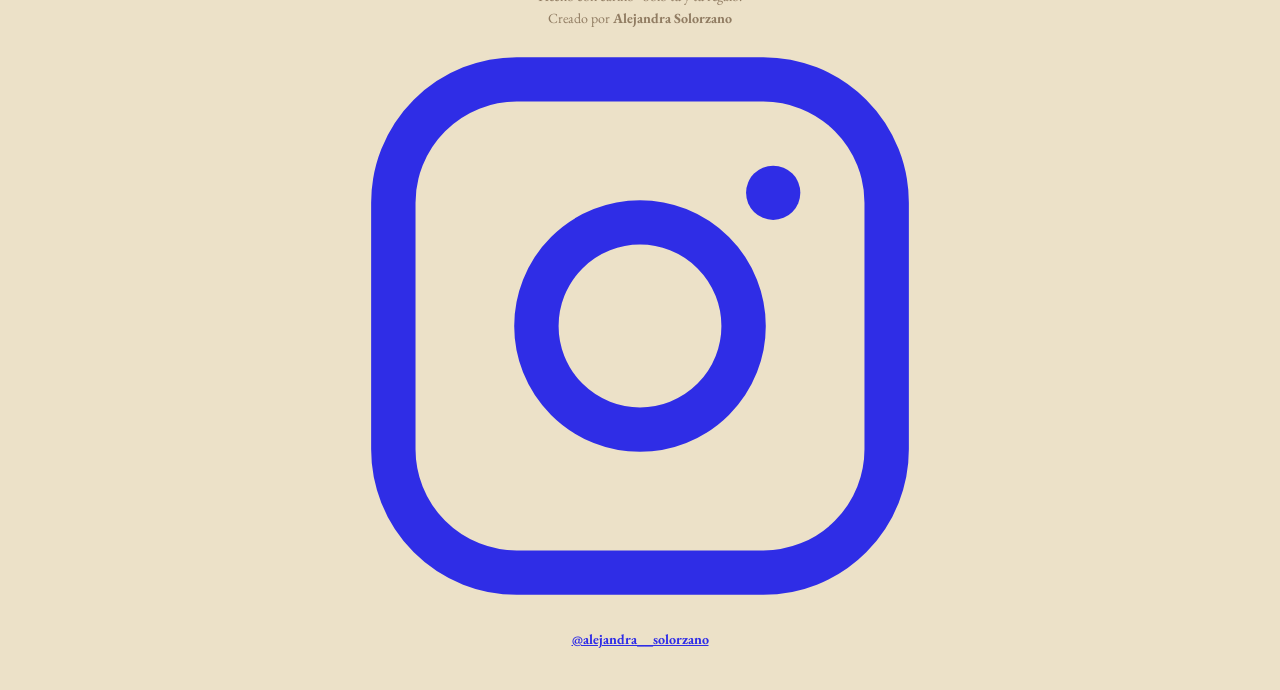
==== commit be3fc16d: "Update index.html" ====
--- a/index.html
+++ b/index.html
@@ -71,7 +71,7 @@
                 Esto no es un editor complicado, es un creador de libros facil de usar.
                 Eliges una plantilla, un tipo y color de letra, y luego vas armando tu libro
                 página por página: empiezas con la portada y agregas cuantas páginas necesites,
-                con o sin foto. Nada de calcular de antemano cuántas páginas vas a usar.
+                con o sin foto.
             </p>
 
         </section>
@@ -110,7 +110,7 @@
                         Tu libro vive solo aquí, en esta pantalla.
                     </strong>
 
-                    No hay cuentas ni historial: si cierras o actualizas la
+                    No hay cuentas ni historial: si cierras la
                     página antes de descargarlo, se pierde. Cuando termines,
                     descarga tu PDF antes de irte.
 
@@ -126,7 +126,7 @@
     ====================================================== -->
 
         <div class="start-marker" aria-hidden="true">
-            <span>✦ Acá inicia la aventura ✦</span>
+            <span>ACÁ INICIA LA AVENTURA</span>
         </div>
 
 
@@ -253,14 +253,14 @@
 
                 <button type="button" class="btn btn--ghost fondos__personalizar" id="btn-personalizar-fondo"
                     aria-expanded="false" aria-controls="fondo-color-panel">
-                    🎨 1.2 Personalizar fondo (usar un color liso en vez de una foto)
+                    <strong><h3>1.2 Selecciona acá para elegir un color de fondo solido</h3></strong> 
                 </button>
 
 
                 <div class="fondo-color-panel" id="fondo-color-panel" hidden>
 
                     <p class="field-hint">
-                        Elige un color claro. Tu libro se verá como una hoja de cuaderno,
+                        Elige un color. NOTA: tu libro se verá como una hoja de cuaderno,
                         con líneas, en ese tono.
                     </p>
 
@@ -294,7 +294,7 @@
                         <label class="color-swatch">
                             <input type="radio" name="fondo-color" value="#f3e3e1">
                             <span class="color-swatch__dot" style="background:#f3e3e1;border-color:#e0c4c0"></span>
-                            <span class="color-swatch__label">Rosa palo</span>
+                            <span class="color-swatch__label">Palo rosa</span>
                         </label>
 
                         <label class="color-swatch">
@@ -436,7 +436,7 @@
                         <span class="color-swatch__dot" style="background:#2E3A4F"></span>
 
                         <span class="color-swatch__label">
-                            Azul oscuro
+                            Azul
                         </span>
 
                     </label>
@@ -510,7 +510,7 @@
 
 
             <p class="cta__hint" id="cta-hint" aria-live="polite">
-                Vas a empezar con la portada. Luego, en cada página, decides si le pones foto y cuántas páginas usar.
+                ¡Disfruta mucho del proceso de crear un libro!
             </p>
 
 
@@ -521,13 +521,29 @@
          FOOTER
     ====================================================== -->
 
-        <footer class="footer">
-
-            <p>
-                Hecho con cariño · solo tú y tu regalo
-            </p>
-
-        </footer>
+      <footer class="footer">
+
+    <p class="footer__message">
+        Hecho con cariño · Solo tú y tu regalo.
+    </p>
+
+    <p class="footer__creator">
+        Creado por <strong>Alejandra Solorzano</strong>
+    </p>
+
+    <a href="https://www.instagram.com/alejandra__solorzano" 
+       class="footer__instagram" 
+       target="_blank" 
+       rel="noopener noreferrer">
+        <svg class="footer__instagram-icon" viewBox="0 0 24 24" fill="none" xmlns="http://www.w3.org/2000/svg">
+            <rect x="2" y="2" width="20" height="20" rx="5" stroke="currentColor" stroke-width="1.8"/>
+            <circle cx="12" cy="12" r="4.2" stroke="currentColor" stroke-width="1.8"/>
+            <circle cx="17.4" cy="6.6" r="1.1" fill="currentColor"/>
+        </svg>
+      <strong>  <span>@alejandra__solorzano</span></strong>
+    </a>
+
+</footer>
 
 
     </div>
--- a/style.css
+++ b/style.css
@@ -309,6 +309,13 @@
 .btn--back {
     display: inline-block;
 
+    /* Este botón antes era un <a>; el reset de abajo evita que
+       navegadores como Safari le agreguen su estilo nativo de
+       botón al usarlo como <button>. */
+    appearance: none;
+
+    -webkit-appearance: none;
+
     background: transparent;
 
     border: none;
@@ -1420,55 +1427,152 @@
 }
 
 
-.sheet-page__img {
+/* =========================================================
+   MARCO DE FOTO — 3 FORMAS × CON/SIN MARCO
+   Se arma con elementos reales (fondo + relleno) en vez de
+   aspect-ratio / box-shadow en capas / object-fit, porque la
+   librería que genera el PDF (html2canvas) no siempre respeta
+   esas propiedades: la foto salía estirada y los anillos no
+   se veían. Con fondo+padding se ve igual en pantalla y en PDF.
+
+   La forma (ovalado/redondo/cuadrado) se define con dos variables
+   CSS en el elemento exterior; como las variables CSS heredan a
+   los descendientes, no importa si hay 2 o 3 niveles anidados
+   (con marco tiene un anillo de más que sin marco): la forma
+   siempre llega igual hasta la cajita de la foto.
+   ========================================================= */
+
+.sheet-page__img-marco {
     flex: 0 0 auto;
 
     width: 32%;
-
-    max-width: 190px;
-
-    aspect-ratio: 19 / 25;
-
-    height: auto;
-
-    border-radius: 50%;
-
-    border:
-        3px solid var(--ink);
-
-    box-shadow:
-        0 0 0 4px var(--paper),
-        0 0 0 7px var(--ink),
-        0 6px 14px rgba(74, 51, 36, 0.25);
-
-    overflow: hidden;
-
-    position: relative;
-
-    display: flex;
-
-    align-items: center;
-
-    justify-content: center;
 
     margin:
         2% 0 3%;
 
+    border-radius: var(--marco-radio, 50%);
+
+    box-shadow:
+        0 6px 14px rgba(74, 51, 36, 0.25);
+}
+
+
+.sheet-page__img-marco--ovalado {
+    --marco-radio: 50%;
+    --marco-ratio: 131.58%; /* proporción 19:25 */
+}
+
+
+.sheet-page__img-marco--redondo {
+    --marco-radio: 50%;
+    --marco-ratio: 100%; /* círculo, 1:1 */
+}
+
+
+.sheet-page__img-marco--cuadrado {
+    --marco-radio: 10px;
+    --marco-ratio: 100%; /* cuadrado con esquinas suaves, 1:1 */
+}
+
+
+.sheet-page__img-marco--conmarco {
+
+    /* Anillo exterior (antes era la segunda capa del box-shadow) */
+    background: var(--ink);
+
+    padding: 3px;
+}
+
+
+.sheet-page__img-marco--sinmarco {
+
+    /* Sin marco: nada de anillo, solo la forma de la foto */
+    background: transparent;
+
+    padding: 0;
+}
+
+
+.sheet-page__img-anillo {
+
+    /* Anillo interior/gap (antes era la primera capa del box-shadow).
+       Solo existe cuando hay marco: ver script.js. */
+    background: var(--paper);
+
+    border-radius: var(--marco-radio, 50%);
+
+    padding: 4px;
+}
+
+
+.sheet-page__img {
+
+    position: relative;
+
+    width: 100%;
+
+    height: 0;
+
+    /* padding-bottom en vez de aspect-ratio: es un truco clásico de
+       CSS que cualquier motor de render entiende igual (incluido
+       html2canvas), a diferencia de aspect-ratio, que no siempre
+       respeta. El valor lo define la forma elegida (ver arriba). */
+    padding-bottom: var(--marco-ratio, 131.58%);
+
+    border-radius: var(--marco-radio, 50%);
+
+    overflow: hidden;
+
     background:
         rgba(74, 51, 36, 0.04);
 }
 
 
-.sheet-page__img img {
+.sheet-page__img-marco--conmarco .sheet-page__img {
+    border: 3px solid var(--ink);
+}
+
+
+.sheet-page__img-marco--sinmarco .sheet-page__img {
+    border: none;
+}
+
+
+.sheet-page__img-foto {
+
+    position: absolute;
+
+    inset: 0;
+
     width: 100%;
 
     height: 100%;
 
-    object-fit: cover;
-
-    object-position: center;
+    /* background-size:cover en vez de <img> + object-fit:cover:
+       html2canvas sí respeta esto de forma confiable, así que la
+       foto se recorta pero nunca se estira, igual en pantalla y
+       en el PDF. */
+    background-size: cover;
+
+    background-position: center;
+
+    background-repeat: no-repeat;
 
     display: block;
+}
+
+
+/* Solo en el editor: se puede arrastrar la foto para reencuadrarla.
+   En la vista previa/PDF la foto no lleva estos estilos (no hace
+   falta, ahí no se puede arrastrar). */
+.sheet-page__img-foto--editable {
+    cursor: grab;
+    touch-action: none;
+}
+
+
+.sheet-page__img-foto--editable:active {
+    cursor: grabbing;
 }
 
 
@@ -1507,7 +1611,10 @@
     color:
         var(--book-color, var(--ink));
 
-    font-size: 21px;
+    /* Mismo tamaño de letra que .preview-page__text: en cqw
+       (porcentaje del ancho de la hoja) para que se vea igual
+       al editar, en la vista previa y en el PDF descargado. */
+    font-size: clamp(17px, 3.2cqw, 25px);
 
     line-height: 1.5;
 
@@ -1523,15 +1630,20 @@
 
     min-height: 0;
 
-    height: 100%;
-
-    max-height: 45%;
+    /* La altura ya no es fija: crece con el contenido (ver
+       ajustarAlturaTextarea en script.js) hasta ocupar como
+       máximo el espacio disponible, igual que en la vista previa. */
+    max-height: 100%;
 
     overflow-y: auto;
 
     text-align: center;
 
-    padding: 8px;
+    padding: 4px 4%;
+
+    margin: 0 auto;
+
+    display: block;
 }
 
 
@@ -1598,6 +1710,129 @@
     margin-top: 16px;
 
     flex-wrap: wrap;
+}
+
+
+.editor__arrastrar-hint {
+    text-align: center;
+
+    font-family: var(--font-ui);
+
+    font-style: italic;
+
+    font-size: 14px;
+
+    color: var(--ink-soft);
+
+    margin: 10px 0 0;
+}
+
+
+/* =========================================================
+   PANEL DE ESTILO POR PÁGINA — forma/marco de foto,
+   alineación de texto, negrita/cursiva
+   ========================================================= */
+
+.editor__estilo {
+    display: flex;
+
+    flex-wrap: wrap;
+
+    justify-content: center;
+
+    gap: 18px 26px;
+
+    margin-top: 18px;
+
+    padding: 16px;
+
+    background:
+        rgba(74, 51, 36, 0.05);
+
+    border:
+        1.5px dashed var(--paper-line);
+
+    border-radius: 10px;
+}
+
+
+.editor__estilo-grupo {
+    display: flex;
+
+    flex-direction: column;
+
+    align-items: center;
+
+    gap: 6px;
+}
+
+
+.editor__estilo-etiqueta {
+    font-family: var(--font-ui);
+
+    font-style: italic;
+
+    font-size: 13px;
+
+    color: var(--ink-soft);
+}
+
+
+.segmentado {
+    display: inline-flex;
+
+    border:
+        1.5px solid var(--ink);
+
+    border-radius: 20px;
+
+    overflow: hidden;
+}
+
+
+.segmentado__opcion {
+    appearance: none;
+
+    -webkit-appearance: none;
+
+    background: #f4ecd8;
+
+    border: none;
+
+    border-left:
+        1.5px solid var(--ink);
+
+    color: var(--ink);
+
+    font-family: var(--font-ui);
+
+    font-size: 14px;
+
+    padding: 8px 14px;
+
+    cursor: pointer;
+
+    transition:
+        background 0.15s ease,
+        color 0.15s ease;
+}
+
+
+.segmentado__opcion:first-child {
+    border-left: none;
+}
+
+
+.segmentado__opcion:hover {
+    background:
+        rgba(75, 93, 58, 0.18);
+}
+
+
+.segmentado__opcion[aria-pressed="true"] {
+    background: var(--moss);
+
+    color: var(--paper);
 }
 
 
@@ -1921,6 +2156,13 @@
     box-shadow: 5px 7px 0 rgba(74, 51, 36, 0.14);
     padding: 5.5% 6%;
     margin: 0 auto;
+
+    /* Convierte la hoja en un "contenedor de medida": permite que
+       el texto de adentro use unidades cqw (porcentaje del ANCHO
+       DE LA HOJA) en vez de vw (porcentaje del ancho de pantalla).
+       Así el texto guarda la misma proporción sin importar si la
+       hoja se ve chica en el celular o grande al generar el PDF. */
+    container-type: inline-size;
 }
 
 .sheet-cover,
@@ -2099,7 +2341,11 @@
 .preview-cover__titulo {
     font-family: var(--book-font, var(--font-title));
     color: var(--book-color, var(--ink));
-    font-size: clamp(34px, 6vw, 60px);
+    /* cqw en vez de vw: el tamaño depende del ancho real de la
+       hoja (ver container-type en .preview-sheet), no del ancho
+       de toda la pantalla. Así se ve igual en la vista previa
+       chica del celular que en el PDF descargado. */
+    font-size: clamp(30px, 7.3cqw, 60px);
     font-weight: 600;
     text-align: center;
     margin: 0;
@@ -2108,7 +2354,7 @@
 .preview-cover__subtitulo {
     font-family: var(--book-font, var(--font-body));
     color: var(--book-color, var(--ink));
-    font-size: clamp(18px, 3vw, 25px);
+    font-size: clamp(16px, 3cqw, 24px);
     text-align: center;
     margin: 0;
 }
@@ -2125,7 +2371,7 @@
     overflow-wrap: anywhere;
     font-family: var(--book-font, var(--font-body));
     color: var(--book-color, var(--ink));
-    font-size: clamp(18px, 2.8vw, 25px);
+    font-size: clamp(17px, 3.2cqw, 25px);
     line-height: 1.5;
     margin: 0 auto;
     padding: 0 4%;
@@ -2207,13 +2453,11 @@
         padding: 6% 6%;
     }
 
-    .sheet-page__img {
+    .sheet-page__img-marco {
         width: 36%;
-        max-width: 160px;
     }
 
     .sheet-page__textarea {
-        font-size: 18px;
         max-width: 85%;
     }
 
@@ -2235,3 +2479,136 @@
         font-size: 20px;
     }
 }
+
+/* =========================================================
+   VENTANA EMERGENTE — cambiar configuración
+   ========================================================= */
+
+.modal-overlay {
+    position: fixed;
+    inset: 0;
+    background: rgba(43, 30, 20, 0.55);
+    display: flex;
+    align-items: center;
+    justify-content: center;
+    padding: 20px;
+    z-index: 100;
+}
+
+/* El atributo HTML "hidden" pone display:none con muy poca
+   especificidad; como arriba .modal-overlay ya trae su propio
+   "display: flex", esa regla le ganaba y la ventana quedaba
+   visible siempre, sin importar el atributo. Esta regla, más
+   específica, hace que "hidden" sí la oculte de verdad. */
+.modal-overlay[hidden] {
+    display: none;
+}
+
+.modal-card {
+    background: var(--paper);
+    border: 1.5px solid var(--ink);
+    border-radius: 6px;
+    box-shadow: 6px 8px 0 rgba(74, 51, 36, 0.22);
+    padding: 28px 24px 22px;
+    max-width: 420px;
+    width: 100%;
+    text-align: center;
+}
+
+.modal-card__titulo {
+    font-family: var(--font-ui);
+    font-weight: 600;
+    font-size: 24px;
+    margin: 0 0 10px;
+    color: var(--ink);
+}
+
+.modal-card__texto {
+    font-family: var(--font-ui);
+    font-style: italic;
+    font-size: 15px;
+    line-height: 1.5;
+    color: var(--ink-soft);
+    margin: 0 0 22px;
+}
+
+.modal-card__acciones {
+    display: flex;
+    flex-direction: column;
+    gap: 12px;
+    margin-bottom: 14px;
+}
+
+.btn--modal {
+    appearance: none;
+    -webkit-appearance: none;
+    font-family: var(--font-ui);
+    font-size: 17px;
+    line-height: 1.3;
+    border-radius: 6px;
+    padding: 13px 18px;
+    cursor: pointer;
+    transition: transform 0.12s ease, box-shadow 0.12s ease, background 0.12s ease;
+}
+
+.btn--modal-primario {
+    background: var(--moss);
+    color: var(--paper);
+    border: 1px solid var(--moss-dark);
+    box-shadow: 0 3px 0 var(--moss-dark);
+}
+
+.btn--modal-primario:hover {
+    transform: translateY(-2px);
+    box-shadow: 0 5px 0 var(--moss-dark);
+}
+
+.btn--modal-primario:active {
+    transform: translateY(1px);
+    box-shadow: 0 1px 0 var(--moss-dark);
+}
+
+.btn--modal-secundario {
+    background: transparent;
+    color: var(--rust);
+    border: 1.5px dashed var(--rust);
+}
+
+.btn--modal-secundario:hover {
+    background: rgba(156, 70, 50, 0.08);
+}
+
+.modal-card__detalle {
+    display: block;
+    font-size: 13px;
+    font-style: italic;
+    opacity: 0.85;
+    margin-top: 3px;
+}
+
+.modal-card__cerrar {
+    appearance: none;
+    -webkit-appearance: none;
+    background: transparent;
+    border: none;
+    color: var(--ink-soft);
+    font-family: var(--font-ui);
+    font-size: 14px;
+    cursor: pointer;
+    text-decoration: underline;
+    padding: 4px 8px;
+}
+
+.modal-card__cerrar:hover {
+    opacity: 0.7;
+}
+
+@media (max-width: 600px) {
+    .modal-card {
+        padding: 24px 18px 18px;
+    }
+
+    .modal-card__titulo {
+        font-size: 21px;
+    }
+}
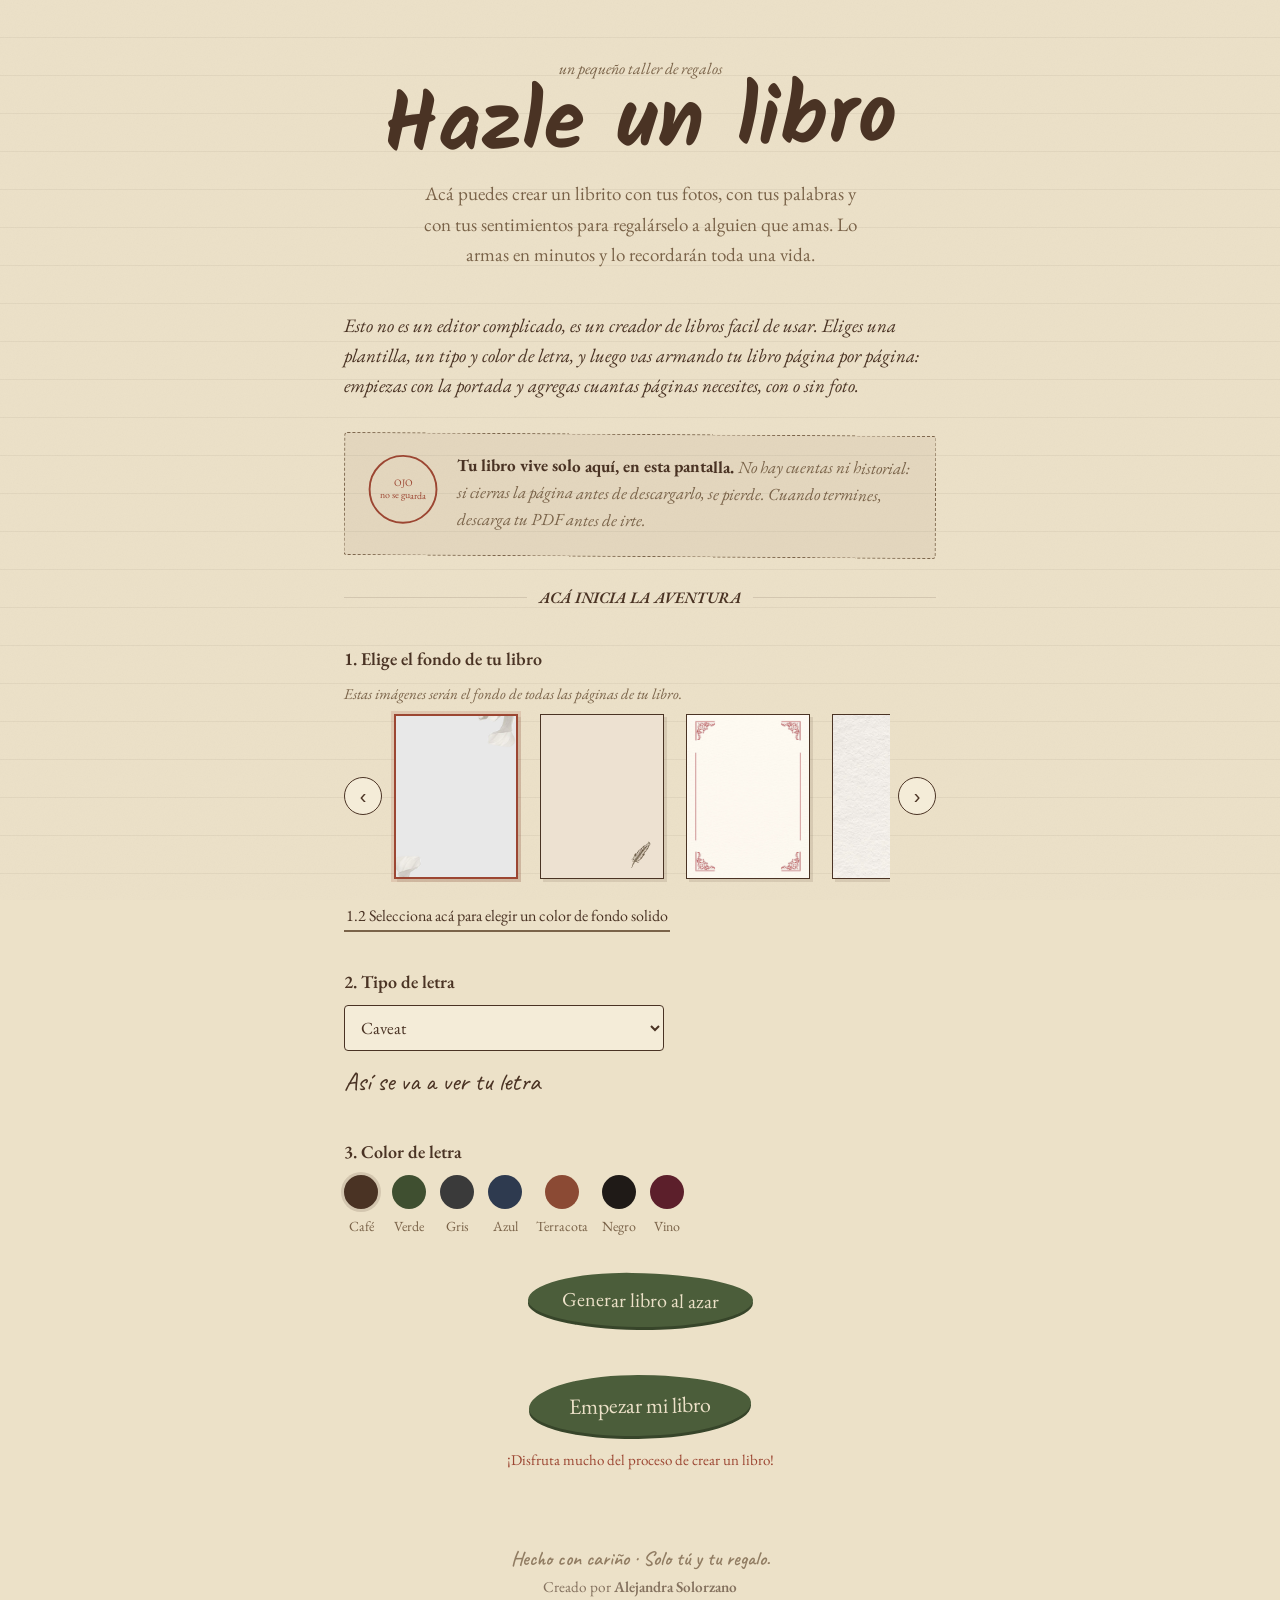
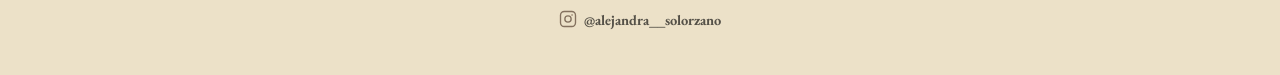
==== commit 5dc87e8b: "Update index.html" ====
--- a/index.html
+++ b/index.html
@@ -253,7 +253,7 @@
 
                 <button type="button" class="btn btn--ghost fondos__personalizar" id="btn-personalizar-fondo"
                     aria-expanded="false" aria-controls="fondo-color-panel">
-                    <strong><h3>1.2 Selecciona acá para elegir un color de fondo solido</h3></strong> 
+                    1.2 Selecciona acá para elegir un color de fondo solido
                 </button>
 
 
@@ -521,29 +521,27 @@
          FOOTER
     ====================================================== -->
 
-      <footer class="footer">
-
-    <p class="footer__message">
-        Hecho con cariño · Solo tú y tu regalo.
-    </p>
-
-    <p class="footer__creator">
-        Creado por <strong>Alejandra Solorzano</strong>
-    </p>
-
-    <a href="https://www.instagram.com/alejandra__solorzano" 
-       class="footer__instagram" 
-       target="_blank" 
-       rel="noopener noreferrer">
-        <svg class="footer__instagram-icon" viewBox="0 0 24 24" fill="none" xmlns="http://www.w3.org/2000/svg">
-            <rect x="2" y="2" width="20" height="20" rx="5" stroke="currentColor" stroke-width="1.8"/>
-            <circle cx="12" cy="12" r="4.2" stroke="currentColor" stroke-width="1.8"/>
-            <circle cx="17.4" cy="6.6" r="1.1" fill="currentColor"/>
-        </svg>
-      <strong>  <span>@alejandra__solorzano</span></strong>
-    </a>
-
-</footer>
+        <footer class="footer">
+
+            <p class="footer__message">
+                Hecho con cariño · Solo tú y tu regalo.
+            </p>
+
+            <p class="footer__creator">
+                Creado por <strong>Alejandra Solorzano</strong>
+            </p>
+
+            <a href="https://www.instagram.com/alejandra__solorzano" class="footer__instagram" target="_blank"
+                rel="noopener noreferrer">
+                <svg class="footer__instagram-icon" viewBox="0 0 24 24" fill="none" xmlns="http://www.w3.org/2000/svg">
+                    <rect x="2" y="2" width="20" height="20" rx="5" stroke="currentColor" stroke-width="1.8" />
+                    <circle cx="12" cy="12" r="4.2" stroke="currentColor" stroke-width="1.8" />
+                    <circle cx="17.4" cy="6.6" r="1.1" fill="currentColor" />
+                </svg>
+                <strong> <span>@alejandra__solorzano</span></strong>
+            </a>
+
+        </footer>
 
 
     </div>
--- a/style.css
+++ b/style.css
@@ -51,6 +51,16 @@
     box-sizing: border-box;
 }
 
+/* El atributo HTML "hidden" debería significar siempre "oculto",
+   pero cualquier clase que ponga su propio "display" (flex, block,
+   etc.) le gana en especificidad y lo deja visible igual. Ya pasó
+   con la ventana emergente y con el panel de estilo de foto/texto.
+   Esta regla universal evita que se repita en cualquier otro lugar
+   del sitio: "hidden" siempre gana. */
+[hidden] {
+    display: none !important;
+}
+
 html {
     -webkit-tap-highlight-color: transparent;
 }
@@ -191,11 +201,11 @@
 
 
 .btn--ghost {
-    color: var(--moss-dark);
+    color: var(--ink);
 
     background: transparent;
 
-    border-bottom: 2px solid var(--moss);
+    border-bottom: 2px solid var(--ink-soft);
 
     padding: 2px 2px 4px;
 
@@ -417,7 +427,7 @@
     margin:
         0 0 34px;
 
-    color: var(--moss-dark);
+    color: var(--ink);
 
     font-family: var(--font-ui);
 
@@ -921,7 +931,48 @@
     margin: 0;
 }
 
-
+.footer__message {
+    margin: 0;
+    font-family: "Caveat", cursive;
+    font-size: 1.25rem;
+    font-weight: 600;
+    color: var(--ink-soft);
+}
+
+.footer__creator {
+    margin: 0;
+    font-family: "EB Garamond", serif;
+    font-size: 0.95rem;
+    color: var(--ink);
+    opacity: 0.8;
+}
+
+.footer__creator strong {
+    font-weight: 600;
+}
+
+.footer__instagram {
+    display: inline-flex;
+    align-items: center;
+    gap: 0.4rem;
+    margin-top: 0.5rem;
+    font-family: "EB Garamond", serif;
+    font-size: 0.9rem;
+    color: black;
+    opacity: 0.8;
+    text-decoration: none;
+    transition: opacity 0.2s ease;
+}
+
+.footer__instagram:hover {
+    opacity: 1;
+}
+
+.footer__instagram-icon {
+    width: 18px;
+    height: 18px;
+    color: var(--ink);
+}
 /* =========================================================
    PÁGINA 2 — LIBRO / EDITOR
    ========================================================= */
@@ -1778,6 +1829,33 @@
 }
 
 
+.editor__estilo-aviso {
+    width: 100%;
+
+    text-align: center;
+
+    font-family: var(--font-ui);
+
+    font-style: italic;
+
+    font-size: 14px;
+
+    color: var(--rust);
+
+    background:
+        rgba(156, 70, 50, 0.08);
+
+    border:
+        1px dashed var(--rust);
+
+    border-radius: 6px;
+
+    padding: 8px 14px;
+
+    margin: 0 0 4px;
+}
+
+
 .segmentado {
     display: inline-flex;
 
@@ -1833,6 +1911,18 @@
     background: var(--moss);
 
     color: var(--paper);
+}
+
+
+.segmentado__opcion:disabled {
+    opacity: 0.4;
+
+    cursor: not-allowed;
+}
+
+
+.segmentado__opcion:disabled:hover {
+    background: #f4ecd8;
 }
 
 
@@ -2272,14 +2362,26 @@
     aspect-ratio: 216 / 279;
     flex: 1;
     touch-action: pan-y;
-}
-
+    overflow: hidden;
+}
+
+/* La hoja se dibuja siempre al mismo ancho que usa el PDF (816px),
+   así el navegador calcula el tamaño de letra (unidades cqw)
+   exactamente igual que al generar el PDF. Luego se encoge
+   visualmente con transform: scale() para que quepa en pantalla,
+   sin alterar cómo se calculó el texto (ver actualizarEscalaPreview
+   en script.js, que fija --preview-scale). Esto hace que la vista
+   previa sea siempre un espejo fiel del PDF descargado, sin
+   importar el tamaño de la pantalla del dispositivo. */
 .book-viewer__stage .preview-sheet {
     position: absolute;
-    inset: 0;
-    width: 100%;
-    height: 100%;
+    top: 0;
+    left: 0;
+    width: 816px;
+    height: 1054px;
     margin: 0;
+    transform: scale(var(--preview-scale, 1));
+    transform-origin: top left;
 }
 
 .book-viewer__arrow {
@@ -2341,14 +2443,12 @@
 .preview-cover__titulo {
     font-family: var(--book-font, var(--font-title));
     color: var(--book-color, var(--ink));
-    /* cqw en vez de vw: el tamaño depende del ancho real de la
-       hoja (ver container-type en .preview-sheet), no del ancho
-       de toda la pantalla. Así se ve igual en la vista previa
-       chica del celular que en el PDF descargado. */
     font-size: clamp(30px, 7.3cqw, 60px);
     font-weight: 600;
     text-align: center;
     margin: 0;
+    width: 100%;        /* ← agregar esto */
+    max-width: 92%;     /* ← y esto */
 }
 
 .preview-cover__subtitulo {
@@ -2357,8 +2457,9 @@
     font-size: clamp(16px, 3cqw, 24px);
     text-align: center;
     margin: 0;
-}
-
+    width: 100%;        /* ← agregar esto */
+    max-width: 92%;     /* ← y esto */
+}
 .preview-page__text {
     width: 100%;
     max-width: 65%;
@@ -2578,6 +2679,42 @@
     background: rgba(156, 70, 50, 0.08);
 }
 
+.btn--modal-peligro {
+    background: var(--rust);
+    color: var(--paper);
+    border: 1px solid #7a3626;
+    box-shadow: 0 3px 0 #7a3626;
+}
+
+.btn--modal-peligro:hover {
+    transform: translateY(-2px);
+    box-shadow: 0 5px 0 #7a3626;
+}
+
+.btn--modal-peligro:active {
+    transform: translateY(1px);
+    box-shadow: 0 1px 0 #7a3626;
+}
+
+.modal-card__input {
+    display: block;
+    width: 100%;
+    font-family: var(--font-ui);
+    font-size: 17px;
+    color: var(--ink);
+    background: #f4ecd8;
+    border: 1.5px solid var(--ink);
+    border-radius: 6px;
+    padding: 10px 12px;
+    margin: 0 0 18px;
+    text-align: center;
+}
+
+.modal-card__input:focus-visible {
+    outline: 2px solid var(--rust);
+    outline-offset: 2px;
+}
+
 .modal-card__detalle {
     display: block;
     font-size: 13px;
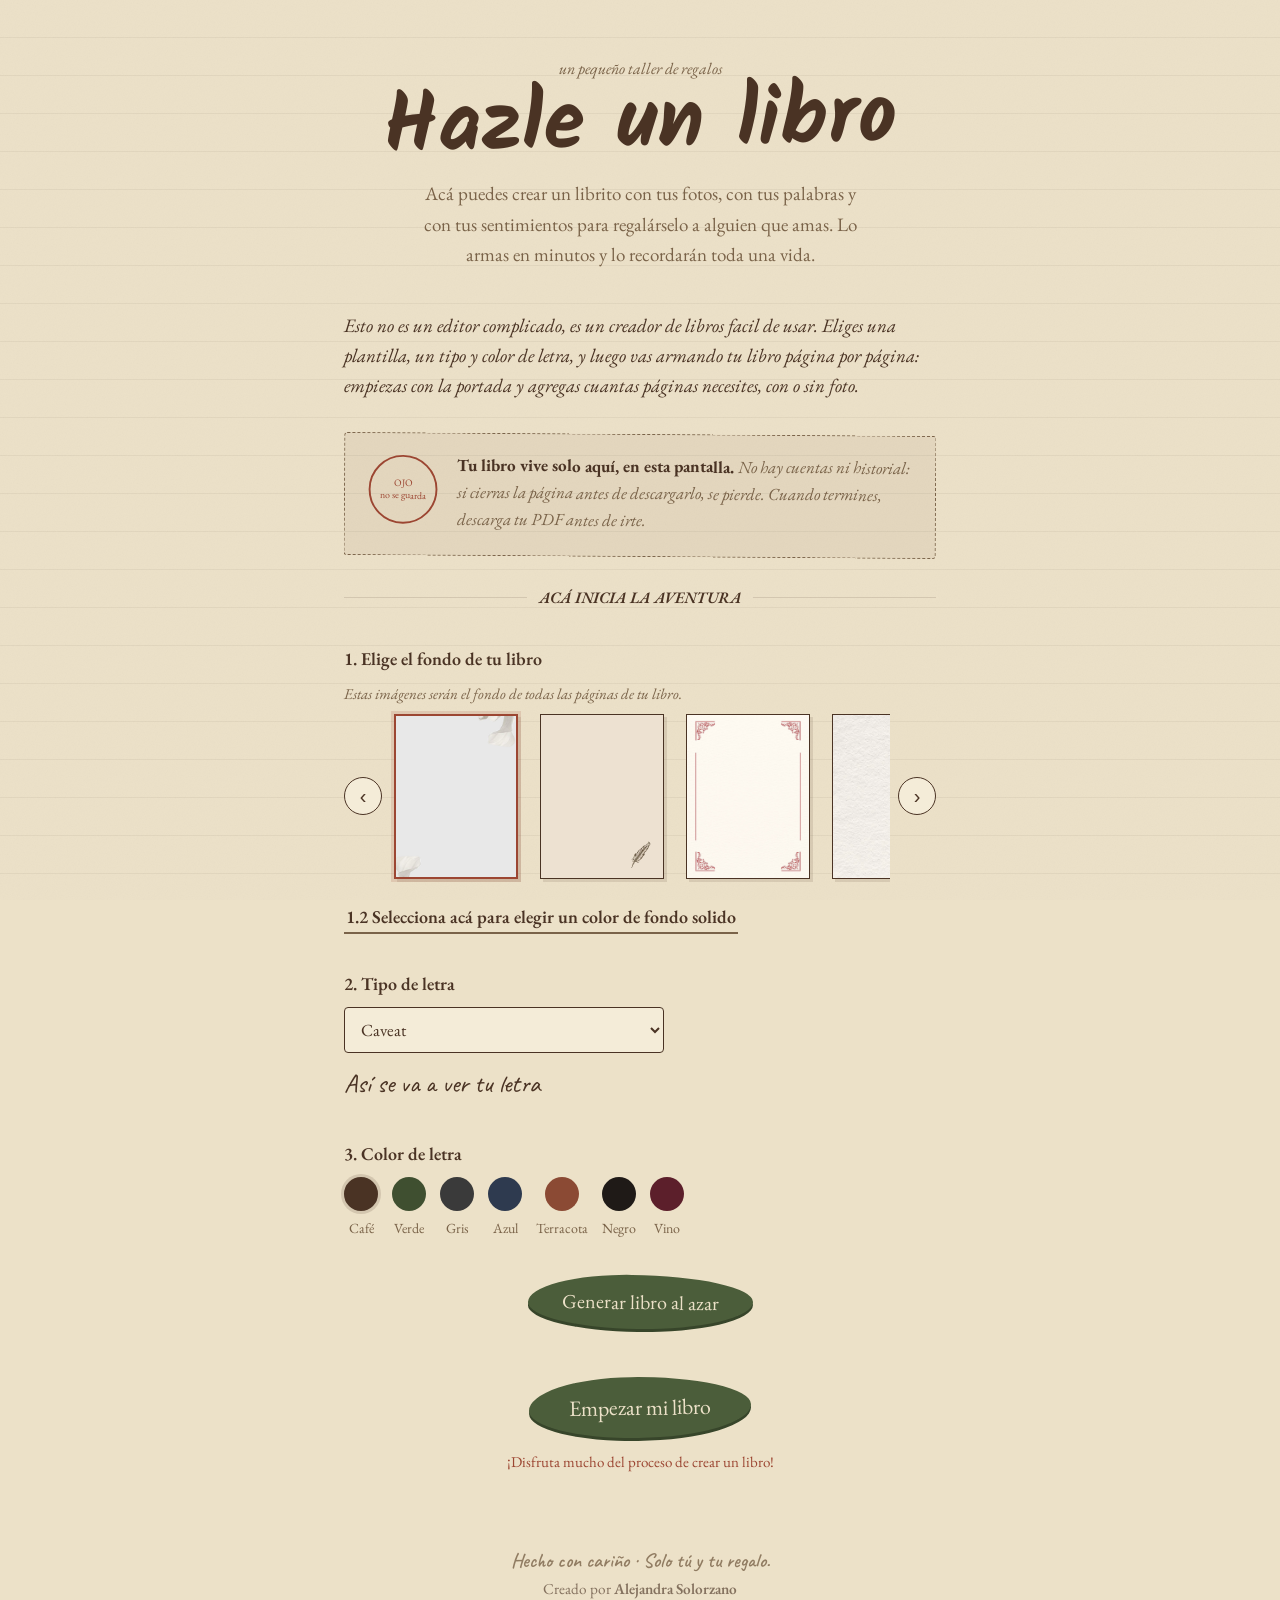
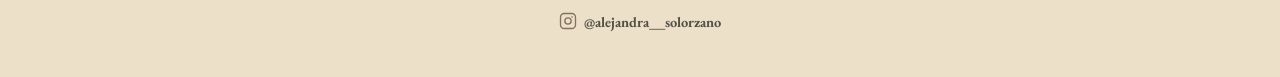
==== commit 260a15e2: "Add files via upload" ====
--- a/index.html
+++ b/index.html
@@ -551,4 +551,4 @@
 
 </body>
 
-</html>
+</html>
--- a/style.css
+++ b/style.css
@@ -295,6 +295,7 @@
     transition:
         transform 0.12s ease,
         box-shadow 0.12s ease;
+    touch-action: manipulation;
 }
 
 
@@ -733,10 +734,10 @@
 
 .fondos__personalizar {
     display: block;
-
     margin-top: 16px;
-
-    font-size: 16px;
+    font-size: 18px;      /* antes 16px, ahora igual que .field-label */
+    font-weight: 600;     /* igual que .field-label */
+    text-align: left;     /* fuerza alineación a la izquierda en todos los navegadores/celulares */
 }
 
 
@@ -973,6 +974,7 @@
     height: 18px;
     color: var(--ink);
 }
+
 /* =========================================================
    PÁGINA 2 — LIBRO / EDITOR
    ========================================================= */
@@ -1510,19 +1512,22 @@
 
 .sheet-page__img-marco--ovalado {
     --marco-radio: 50%;
-    --marco-ratio: 131.58%; /* proporción 19:25 */
+    --marco-ratio: 131.58%;
+    /* proporción 19:25 */
 }
 
 
 .sheet-page__img-marco--redondo {
     --marco-radio: 50%;
-    --marco-ratio: 100%; /* círculo, 1:1 */
+    --marco-ratio: 100%;
+    /* círculo, 1:1 */
 }
 
 
 .sheet-page__img-marco--cuadrado {
     --marco-radio: 10px;
-    --marco-ratio: 100%; /* cuadrado con esquinas suaves, 1:1 */
+    --marco-ratio: 100%;
+    /* cuadrado con esquinas suaves, 1:1 */
 }
 
 
@@ -2260,7 +2265,7 @@
     width: 100%;
     height: 100%;
     min-height: 0;
-    background: rgba(255,255,255,0.03);
+    background: rgba(255, 255, 255, 0.03);
 }
 
 /* =========================================================
@@ -2447,8 +2452,10 @@
     font-weight: 600;
     text-align: center;
     margin: 0;
-    width: 100%;        /* ← agregar esto */
-    max-width: 92%;     /* ← y esto */
+    width: 100%;
+    /* ← agregar esto */
+    max-width: 92%;
+    /* ← y esto */
 }
 
 .preview-cover__subtitulo {
@@ -2457,9 +2464,12 @@
     font-size: clamp(16px, 3cqw, 24px);
     text-align: center;
     margin: 0;
-    width: 100%;        /* ← agregar esto */
-    max-width: 92%;     /* ← y esto */
-}
+    width: 100%;
+    /* ← agregar esto */
+    max-width: 92%;
+    /* ← y esto */
+}
+
 .preview-page__text {
     width: 100%;
     max-width: 65%;
@@ -2748,4 +2758,4 @@
     .modal-card__titulo {
         font-size: 21px;
     }
-}
+}
